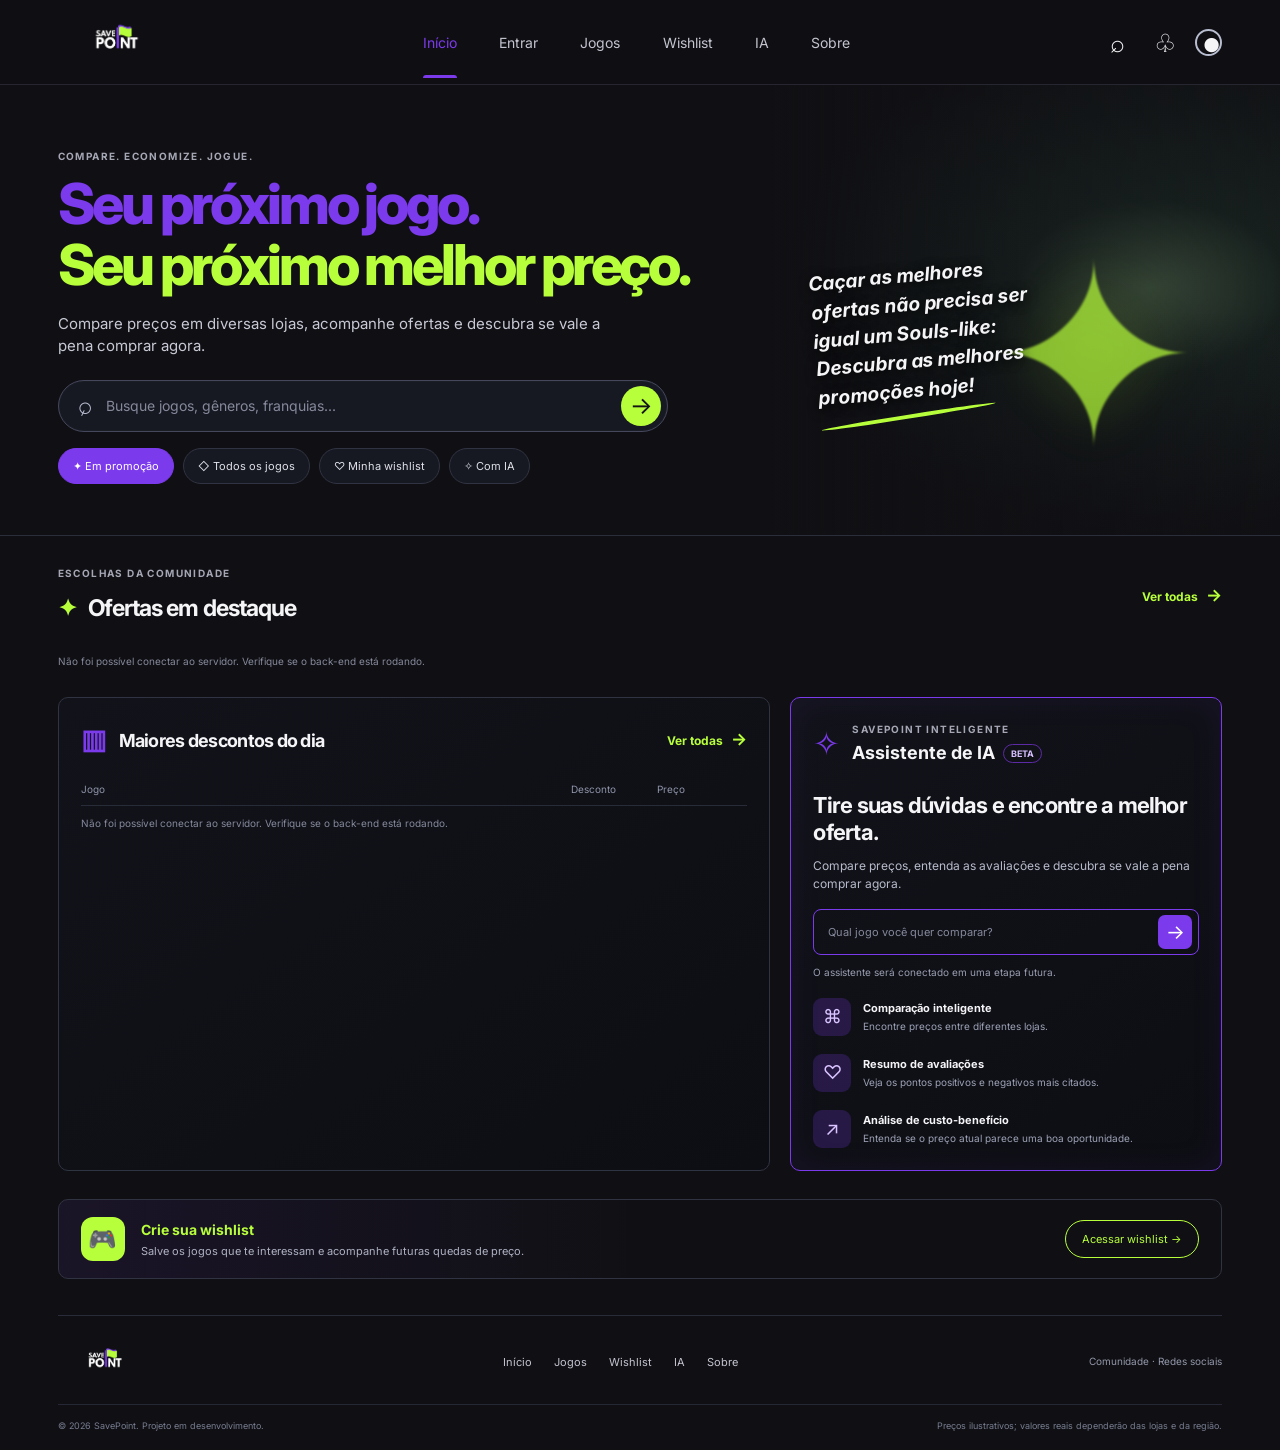
==== SavePoint/src/main/resources/static/index.html @ 71f74b45 "Adicionando o frontend da branch feature/savepoint-frontend, ajustando hierarquia de pastas e libera" ====
<!doctype html>
<html lang="pt-BR">
<head>
  <meta charset="utf-8">
  <meta name="viewport" content="width=device-width, initial-scale=1">
  <meta name="theme-color" content="#101014">
  <meta name="description" content="Compare preços de jogos para PC e encontre sua próxima oferta na SavePoint.">
  <title>SavePoint — Seu próximo jogo. Seu próximo melhor preço.</title>
  <link rel="stylesheet" href="../../../../css/style.css">

  <!-- integrando a api no html-->
  <script src="../../../../js/api.js" defer></script>

  <script src="../../../../js/script.js" defer></script>
</head>
<body>
  <header class="site-header">
    <a class="brand" href="#" aria-label="SavePoint — início">
      <img src="../../../../assets/logo.png" alt="SavePoint" class="brand-logo">
    </a>
    <button class="menu-toggle" aria-expanded="false" aria-controls="main-nav">Menu</button>
    <nav class="main-nav" id="main-nav" aria-label="Navegação principal">
      <a class="active" href="#inicio">Início</a>
      <a href="login.html" id="nav-auth">Entrar</a>
      <a href="#ofertas">Jogos</a>
      <a href="#wishlist">Wishlist</a>
      <a href="#assistente">IA</a>
      <a href="#sobre">Sobre</a>
    </nav>
    <div class="header-actions">
      <button class="icon-button" type="button" aria-label="Focar busca" id="focus-search">⌕</button>
      <button class="icon-button" type="button" aria-label="Notificações">♧</button>
      <button class="icon-button profile-button" type="button" aria-label="Perfil">●</button>
    </div>
         </header>

  <main>
    <section class="hero" id="inicio">
      <div class="hero-content">
        <p class="eyebrow">COMPARE. ECONOMIZE. JOGUE.</p>
        <h1><span class="headline-purple">Seu próximo jogo.</span><br><span class="headline-green">Seu próximo melhor preço.</span></h1>
        <p class="hero-copy">Compare preços em diversas lojas, acompanhe ofertas e descubra se vale a pena comprar agora.</p>
        <form class="search-form" id="search-form" role="search">
          <label class="sr-only" for="game-search">Busque jogos, gêneros ou franquias</label>
          <span class="search-icon" aria-hidden="true">⌕</span>
          <input id="game-search" type="search" placeholder="Busque jogos, gêneros, franquias..." autocomplete="off">
          <button class="search-submit" type="submit" aria-label="Buscar">→</button>
        </form>
        <div class="quick-filters" aria-label="Atalhos">
          <button class="filter-chip selected" data-filter="sale" type="button">✦ Em promoção</button>
          <button class="filter-chip" data-filter="all" type="button">◇ Todos os jogos</button>
          <a class="filter-chip" href="#wishlist">♡ Minha wishlist</a>
          <a class="filter-chip" href="#assistente">✧ Com IA</a>
        </div>
      </div>
      <div class="hero-art" aria-label="Arte decorativa de fantasia">
        <div class="hero-art-overlay"></div>
        <p class="hero-note">Caçar as melhores ofertas não precisa ser igual um <em>Souls-like</em>: Descubra as melhores promoções hoje!</p>
      </div>
    </section>

    <section class="section deals-section" id="ofertas">
      <div class="section-heading">
        <div>
          <p class="section-kicker">ESCOLHAS DA COMUNIDADE</p>
            <h2><span class="lime-symbol">✦</span> Ofertas em destaque</h2>
        </div>
        <a class="text-link" href="#descontos">Ver todas <span aria-hidden="true">→</span></a>
      </div>
      <div class="deal-grid" id="deal-grid" aria-busy="true">
        <div class="game-card skeleton skeleton-card" aria-hidden="true"></div>
        <div class="game-card skeleton skeleton-card" aria-hidden="true"></div>
        <div class="game-card skeleton skeleton-card" aria-hidden="true"></div>
        <div class="game-card skeleton skeleton-card" aria-hidden="true"></div>
      </div>
      <p class="demo-notice" id="deals-notice" aria-live="polite">Carregando jogos...</p>
    </section>

    <section class="content-grid">
      <section class="panel discounts-panel" id="descontos">
        <div class="panel-heading">
          <div><span class="panel-icon purple-icon">▥</span><h2>Maiores descontos do dia</h2></div>
          <a class="text-link" href="#ofertas">Ver todas <span aria-hidden="true">→</span></a>
        </div>
        <div class="discount-table">
          <div class="table-head"><span>Jogo</span><span>Desconto</span><span>Preço</span></div>
          <div id="discount-list" aria-busy="true">
            <div class="skeleton skeleton-row" aria-hidden="true"></div>
            <div class="skeleton skeleton-row" aria-hidden="true"></div>
            <div class="skeleton skeleton-row" aria-hidden="true"></div>
            <div class="skeleton skeleton-row" aria-hidden="true"></div>
          </div>
        </div>
      </section>

      <aside class="panel ai-panel" id="assistente">
        <div class="ai-heading"><span class="ai-sparkle">✧</span><div><p class="section-kicker">SAVEPOINT INTELIGENTE</p><h2>Assistente de IA <span class="beta-badge">BETA</span></h2></div></div>
        <h3>Tire suas dúvidas e encontre a melhor oferta.</h3>
        <p class="ai-copy">Compare preços, entenda as avaliações e descubra se vale a pena comprar agora.</p>
        <form class="ai-form" id="ai-form">
          <label class="sr-only" for="ai-question">Pergunte ao assistente</label>
          <input id="ai-question" type="text" placeholder="Qual jogo você quer comparar?">
          <button type="submit" aria-label="Enviar pergunta">→</button>
        </form>
        <p class="ai-feedback" id="ai-feedback" aria-live="polite">O assistente será conectado em uma etapa futura.</p>
        <div class="ai-feature"><span>⌘</span><div><strong>Comparação inteligente</strong><p>Encontre preços entre diferentes lojas.</p></div></div>
        <div class="ai-feature"><span>♡</span><div><strong>Resumo de avaliações</strong><p>Veja os pontos positivos e negativos mais citados.</p></div></div>
        <div class="ai-feature"><span>↗</span><div><strong>Análise de custo-benefício</strong><p>Entenda se o preço atual parece uma boa oportunidade.</p></div></div>
      </aside>
    </section>



    <section class="wishlist-banner" id="wishlist">
      <div class="wishlist-icon">🎮</div>
      <div><h2>Crie sua wishlist</h2><p>Salve os jogos que te interessam e acompanhe futuras quedas de preço.</p></div>
      <button class="outline-button" id="wishlist-button" type="button">Acessar wishlist <span aria-hidden="true">→</span></button>
    </section>
  </main>





  <footer class="site-footer" id="sobre">
    <div class="footer-main">
    <a class="brand footer-brand" href="#inicio"><img src="../../../../assets/logo.png" alt="SavePoint" class="brand-logo"></a>
    <nav aria-label="Navegação do rodapé"><a href="#inicio">Início</a><a href="#ofertas">Jogos</a><a href="#wishlist">Wishlist</a><a href="#assistente">IA</a><a href="#sobre">Sobre</a></nav>
        <p class="footer-social">Comunidade · Redes sociais</p>
    </div>
    <div class="footer-bottom"><span>© 2026 SavePoint. Projeto em desenvolvimento.</span><span>Preços ilustrativos; valores reais dependerão das lojas e da região.</span></div>
  </footer>
</body>
</html>
---- SavePoint/css/style.css ----
@import url('https://fonts.googleapis.com/css2?family=Inter:wght@400;500;600;700;800&display=swap');

:root {
  --bg: #101014;
  --purple: #7C3AED;
  --lime: #B8FF3B;
  --panel: #242424;
  --white: #F5F5F7;
  --muted: #A5A7B5;
  --line: #2A2D3A;
  --content: 1440px;
}
* { box-sizing: border-box; }

html { scroll-behavior: smooth; }

body { margin: 0; background: var(--bg); color: var(--white); font-family: Inter, Arial, sans-serif; font-size: 14px; line-height: 1.5; }
a { color: inherit; text-decoration: none; }

button, input { font: inherit; }

button, a { -webkit-tap-highlight-color: transparent; }

button { cursor: pointer; }

.site-header { min-height: 76px; padding: 12px clamp(20px, 4.5vw, 68px); display: flex; align-items: center; gap: 36px; border-bottom: 1px solid #252630; background: rgba(16,16,20,.96); position: sticky; top: 0; z-index: 10; }
.brand { display: inline-flex; align-items: center; flex-shrink: 0; }

.brand-logo { display: block; width: 116px; max-height: 60px; object-fit: contain; }
.main-nav { display: flex; align-items: center; justify-content: center; gap: clamp(20px, 3.3vw, 48px); margin: 0 auto; }
.main-nav a, .site-footer nav a { color: #C3C4D0; transition: color .2s ease; }
.main-nav a:hover, .site-footer nav a:hover { color: var(--lime); }
.main-nav a.active { color: var(--purple); position: relative; }

.main-nav a.active::after { content: ""; height: 3px; background: var(--purple); position: absolute; bottom: -25px; left: 0; right: 0; border-radius: 3px 3px 0 0; }
.header-actions { display: flex; gap: 12px; align-items: center; }
.icon-button { width: 36px; height: 36px; display: grid; place-items: center; color: var(--white); background: transparent; border: 0; font-size: 25px; }
.profile-button { font-size: 19px; border: 2px solid #B8BDD0; border-radius: 50%; width: 27px; height: 27px; }
.menu-toggle { display: none; color: var(--white); background: var(--panel); border: 1px solid var(--line); border-radius: 9px; padding: 7px 10px; }
.hero { min-height: 390px; position: relative; overflow: hidden; display: grid; grid-template-columns: 1.2fr .8fr; border-bottom: 1px solid var(--line); }
.hero-content { padding: clamp(35px, 5vw, 70px) 0 clamp(35px, 4vw, 55px) clamp(20px, 4.5vw, 68px); position: relative; z-index: 2; }
.eyebrow, .section-kicker { color: var(--muted); letter-spacing: .14em; font-size: 10px; font-weight: 700; margin: 0 0 10px; }
.hero h1 { font-size: clamp(34px, 4.4vw, 61px); line-height: 1.08; letter-spacing: -.055em; margin: 0; font-weight: 800; }
.headline-purple { color: var(--purple); }
.headline-green { color: var(--lime); }
.hero-copy { color: #C7C9D5; max-width: 560px; font-size: 15px; margin: 17px 0 22px; }
.search-form { max-width: 610px; display: flex; align-items: center; gap: 12px; border: 1px solid #45485D; background: #171922; border-radius: 999px; padding: 5px 6px 5px 18px; min-height: 52px; box-shadow: inset 0 0 0 1px rgba(255,255,255,.015); }
.search-icon { color: #B8BDD0; font-size: 25px; transform: rotate(-20deg); }
.search-form input, .ai-form input { flex: 1; min-width: 0; background: transparent; border: 0; outline: 0; color: var(--white); }
.search-form input::placeholder, .ai-form input::placeholder { color: #85899B; }
.search-submit { width: 40px; height: 40px; border: 0; border-radius: 50%; color: #141414; background: var(--lime); font-size: 24px; transition: transform .2s; }
.search-submit:hover { transform: translateX(2px); }
.quick-filters { display: flex; flex-wrap: wrap; gap: 9px; margin-top: 16px; }
.filter-chip { color: #E0E1E9; background: #171922; border: 1px solid #303342; border-radius: 999px; padding: 9px 14px; font-size: 11px; }
.filter-chip:hover { border-color: var(--purple); }
.filter-chip.selected { background: var(--purple); border-color: var(--purple); color: white; }
.hero-art { min-height: 390px; position: relative; background: radial-gradient(ellipse at 75% 45%, #3B4D3B 0%, #17201E 25%, #101014 70%); }
.hero-art::before { content: ""; position: absolute; inset: 0; background: linear-gradient(90deg, var(--bg) 0%, rgba(16,16,20,.45) 26%, rgba(16,16,20,.05) 100%), linear-gradient(0deg, rgba(16,16,20,.55), transparent 50%); }
.hero-art::after { content: "✦"; position: absolute; right: 16%; top: 18%; color: rgba(184,255,59,.7); font-size: clamp(120px, 20vw, 250px); filter: blur(1px); text-shadow: 0 0 60px rgba(184,255,59,.16); }
.hero-note { position: absolute; z-index: 1; left: 9%; bottom: 22%; max-width: 220px; color: var(--white); font-size: clamp(15px, 1.5vw, 20px); font-style: italic; font-weight: 700; transform: rotate(-5deg); text-shadow: 0 2px 12px #000; }
.hero-note::after { content: ""; display: block; height: 4px; width: 80%; margin-top: 9px; background: var(--lime); transform: rotate(-4deg); border-radius: 50%; }
.section, .content-grid, .wishlist-banner, .site-footer { width: min(calc(100% - 2 * clamp(20px, 4.5vw, 68px)), var(--content)); margin-left: auto; margin-right: auto; }
.deals-section { padding-top: 30px; }
.section-heading, .panel-heading { display: flex; align-items: center; justify-content: space-between; gap: 18px; margin-bottom: 18px; }
.section-heading h2, .panel-heading h2 { margin: 0; font-size: 23px; letter-spacing: -.04em; }
.lime-symbol { color: var(--lime); margin-right: 8px; }
.text-link { color: var(--lime); font-size: 12px; font-weight: 700; white-space: nowrap; }
.text-link span { font-size: 17px; margin-left: 5px; }
.deal-grid { display: grid; grid-template-columns: repeat(4, minmax(0, 1fr)); gap: 16px; }
.game-card { overflow: hidden; border: 1px solid #303342; background: linear-gradient(145deg, #171922, #0E0F14); border-radius: 9px; transition: transform .2s ease, border-color .2s ease; min-width: 0; }
.game-card:hover { transform: translateY(-3px); border-color: var(--purple); }
.game-art { height: 145px; display: flex; align-items: flex-start; justify-content: center; padding: 20px 8px; color: white; text-align: center; font-weight: 800; font-size: 20px; letter-spacing: -.04em; text-shadow: 0 2px 12px #000; position: relative; overflow: hidden; }
.game-art::before { content: ""; position: absolute; inset: 0; opacity: .8; }
.game-art span { position: relative; z-index: 1; }
.art-elden { background: radial-gradient(ellipse at 50% 75%, #BD812B, transparent 28%), linear-gradient(135deg, #082D2B, #020909 65%, #75552B); color: #E9C87C; }
.art-baldur { background: radial-gradient(circle at 35% 35%, #C58D62, transparent 22%), linear-gradient(130deg, #174D65, #252044 52%, #A75A37); }
.art-cyber { background: radial-gradient(circle at 70% 25%, #F2E52E, transparent 25%), linear-gradient(135deg, #F4D81B, #C94A24 50%, #17151D); color: #111; }
.art-reddead { background: radial-gradient(circle at 60% 30%, #F9AB24, transparent 20%), linear-gradient(135deg, #C72B16, #64120F 55%, #F6A522); }
.game-card-body { padding: 12px; }
.game-title-row { display: flex; align-items: center; justify-content: space-between; gap: 8px; }
.game-title-row h3 { font-size: 13px; margin: 0; font-weight: 700; }
.store-label { font-size: 9px; color: #C5C7D5; border: 1px solid #3A3D4D; padding: 2px 6px; border-radius: 4px; }
.game-tags { color: #B0B4C5; font-size: 10px; margin: 7px 0 12px; }
.game-tags span { color: var(--purple); padding: 0 3px; }
.price-row { display: flex; align-items: center; flex-wrap: wrap; gap: 8px; }
.discount { display: inline-block; color: #15180D; background: var(--lime); font-size: 11px; font-weight: 800; padding: 5px 7px; border-radius: 4px; white-space: nowrap; }
.price-row strong { font-size: 13px; }
del { color: #777D91; font-size: 10px; }
.store-name { color: #C0C4D2; font-size: 10px; margin: 10px 0 0; }
.deal-status { color: #A7D95B; float: right; }
.demo-notice { color: #85899B; font-size: 10px; margin: 10px 0 0; }
.content-grid { display: grid; grid-template-columns: minmax(0, 1.65fr) minmax(290px, 1fr); gap: 20px; margin-top: 28px; }
.panel { border: 1px solid #303342; border-radius: 10px; background: linear-gradient(145deg, #12131A, #0D0E13); padding: 22px; min-width: 0; }
.panel-heading { margin-bottom: 14px; }
.panel-heading > div { display: flex; align-items: center; gap: 12px; }
.panel-heading h2 { font-size: 18px; }
.panel-icon { font-size: 27px; font-weight: 800; }
.purple-icon { color: var(--purple); }
.discount-table { width: 100%; }
.table-head { display: grid; grid-template-columns: minmax(0, 1fr) 76px 90px; gap: 10px; color: #8F94A9; font-size: 10px; border-bottom: 1px solid #282B38; padding: 8px 0; }
.discount-row { display: grid; grid-template-columns: 54px minmax(0, 1fr) 64px 90px; gap: 10px; align-items: center; border-bottom: 1px solid #252834; padding: 10px 0; }
.discount-row:last-child { border-bottom: 0; padding-bottom: 0; }
.mini-cover { width: 54px; height: 52px; border-radius: 6px; display: grid; place-items: center; font-weight: 800; font-size: 19px; color: white; text-shadow: 0 1px 8px #000; }
.mini-hogwarts { background: linear-gradient(140deg, #B7A36B, #172F3B 55%, #101014); }
.mini-racing { background: linear-gradient(140deg, #F2D02F, #C83A26 45%, #152A43); }
.mini-witcher { background: linear-gradient(140deg, #D6D1C0, #687B76 45%, #1A1B22); }
.mini-spider { background: linear-gradient(140deg, #E52B2D, #95151B 55%, #171922); }
.row-game { min-width: 0; }
.row-game strong, .row-price strong { display: block; font-size: 11px; font-weight: 600; }
.row-game small, .row-price del { display: block; color: #8F94A9; font-size: 9px; margin-top: 3px; }
.row-price { white-space: nowrap; }
.ai-panel { border-color: var(--purple); box-shadow: inset 0 0 35px rgba(124,58,237,.07); }
.ai-heading { display: flex; gap: 12px; align-items: center; }
.ai-sparkle { color: var(--purple); font-size: 32px; }
.ai-heading .section-kicker { margin-bottom: 2px; }
.ai-heading h2 { margin: 0; font-size: 18px; }
.beta-badge { font-size: 9px; color: #D6BFFF; border: 1px solid #5C2AA5; border-radius: 99px; padding: 3px 7px; vertical-align: middle; margin-left: 4px; }
.ai-panel > h3 { font-size: 22px; line-height: 1.25; margin: 24px 0 10px; letter-spacing: -.035em; }
.ai-copy { color: #B8BBCB; font-size: 12px; margin: 0 0 16px; }
.ai-form { display: flex; align-items: center; gap: 8px; border: 1px solid var(--purple); padding: 5px 6px 5px 12px; border-radius: 8px; }
.ai-form input { font-size: 11px; }
.ai-form button { width: 34px; height: 34px; border: 0; background: var(--purple); color: white; border-radius: 7px; font-size: 20px; }
.ai-feedback { color: #9A9EB0; font-size: 10px; min-height: 15px; }
.ai-feature { display: flex; align-items: center; gap: 12px; margin-top: 18px; }
.ai-feature > span { flex: 0 0 38px; height: 38px; display: grid; place-items: center; border-radius: 9px; color: #D9C4FF; background: rgba(124,58,237,.22); font-size: 19px; }
.ai-feature strong { display: block; font-size: 11px; }
.ai-feature p { margin: 3px 0 0; color: #9DA2B6; font-size: 10px; }
.wishlist-banner { margin-top: 28px; margin-bottom: 36px; border: 1px solid #303342; border-radius: 10px; background: linear-gradient(90deg, rgba(124,58,237,.09), transparent 50%); display: flex; align-items: center; gap: 16px; padding: 17px 22px; }
.wishlist-icon { width: 44px; height: 44px; display: grid; place-items: center; border-radius: 12px; background: var(--lime); color: #111; font-size: 23px; }
.wishlist-banner h2 { color: var(--lime); font-size: 14px; margin: 0 0 3px; }
.wishlist-banner p { color: #AEB2C3; font-size: 11px; margin: 0; }
.outline-button { margin-left: auto; background: transparent; color: var(--lime); border: 1px solid var(--lime); border-radius: 999px; padding: 10px 16px; font-size: 11px; white-space: nowrap; }
.outline-button:hover { color: var(--bg); background: var(--lime); }
.site-footer { border-top: 1px solid #282B38; padding: 22px 0 18px; }
.footer-main { display: flex; align-items: center; gap: 24px; justify-content: space-between; padding-bottom: 18px; }
.footer-brand .brand-logo { width: 94px; max-height: 48px; }
.site-footer nav { display: flex; flex-wrap: wrap; gap: 22px; font-size: 11px; }
.footer-social { color: #9297AA; font-size: 10px; }
.footer-bottom { display: flex; justify-content: space-between; gap: 20px; border-top: 1px solid #252834; padding-top: 14px; color: #777D91; font-size: 9px; }
.sr-only { position: absolute; width: 1px; height: 1px; padding: 0; margin: -1px; overflow: hidden; clip: rect(0,0,0,0); white-space: nowrap; border: 0; }




@media (min-width: 1500px) {
  .hero-content { padding-left: max(68px, calc((100vw - var(--content))/2)); }
}
@media (max-width: 1050px) {
  .site-header { gap: 20px; }
  .brand-logo { width: 96px; }
  .main-nav { gap: 18px; }
  .hero { grid-template-columns: 1.1fr .7fr; }
  .hero-art { min-height: 360px; }
  .deal-grid { grid-template-columns: repeat(2, minmax(0, 1fr)); }
  .game-art { height: 170px; }
  .content-grid { grid-template-columns: 1fr; }
  .ai-panel { display: grid; grid-template-columns: 1fr 1fr; column-gap: 24px; }
  .ai-heading, .ai-panel > h3, .ai-copy, .ai-form, .ai-feedback { grid-column: 1 / -1; }
  .ai-feature { margin-top: 12px; }
}
@media (max-width: 700px) {
  .site-header { min-height: 66px; padding: 10px 18px; flex-wrap: wrap; gap: 12px; }
  .brand-logo { width: 88px; max-height: 45px; }
  .menu-toggle { display: block; margin-left: auto; }
  .header-actions { gap: 3px; }
  .icon-button { width: 30px; font-size: 21px; }
  .main-nav { display: none; order: 5; width: 100%; justify-content: flex-start; flex-wrap: wrap; padding: 8px 0 4px; gap: 18px; }
  .main-nav.open { display: flex; }
  .main-nav a.active::after { bottom: -7px; }
  .hero { display: block; }
  .hero-content { padding: 36px 20px 28px; }
  .hero h1 { font-size: clamp(34px, 9vw, 48px); }
  .hero-copy { font-size: 13px; }
  .hero-art { min-height: 155px; }
  .hero-art::before { background: linear-gradient(90deg, rgba(16,16,20,.5), rgba(16,16,20,.1)), linear-gradient(0deg, var(--bg), transparent 55%); }
  .hero-art::after { font-size: 125px; right: 5%; top: -12%; }
  .hero-note { left: 7%; bottom: 15%; font-size: 14px; max-width: 260px; }
  .section, .content-grid, .wishlist-banner, .site-footer { width: calc(100% - 36px); }
  .deals-section { padding-top: 24px; }
  .section-heading h2 { font-size: 20px; }
  .deal-grid { grid-template-columns: 1fr 1fr; gap: 10px; }
  .game-art { height: 112px; font-size: 15px; padding-top: 14px; }
  .game-card-body { padding: 9px; }
  .game-title-row h3 { font-size: 11px; }
  .game-tags { font-size: 9px; }
  .price-row { gap: 5px; }
  .price-row strong { font-size: 11px; }
  .price-row del { display: none; }
  .store-name { font-size: 9px; }
  .deal-status { display: none; }
  .content-grid { margin-top: 22px; gap: 14px; }
  .panel { padding: 15px 12px; }
  .panel-heading h2 { font-size: 15px; }
  .panel-heading { gap: 8px; }
  .panel-heading .text-link { font-size: 10px; }
  .discount-row { grid-template-columns: 42px minmax(0, 1fr) 52px; gap: 8px; }
  .mini-cover { width: 42px; height: 45px; }
  .discount-row > .discount { grid-column: 3; grid-row: 1; justify-self: end; font-size: 9px; padding: 4px; }
  .row-price { grid-column: 2 / 4; display: flex; gap: 7px; align-items: baseline; }
  .row-price strong, .row-game strong { font-size: 10px; }
  .row-price del { font-size: 9px; }
  .row-game small { font-size: 8px; }
  .table-head { grid-template-columns: minmax(0, 1fr) 60px; }
  .table-head span:nth-child(2) { display: none; }
  .table-head span:nth-child(3) { text-align: right; }
  .ai-panel { display: block; }
  .ai-panel > h3 { font-size: 20px; margin-top: 18px; }
  .ai-feature { margin-top: 15px; }
  .wishlist-banner { align-items: flex-start; flex-wrap: wrap; padding: 15px; gap: 11px; }
  .wishlist-banner > div:nth-child(2) { flex: 1; min-width: 180px; }
  .wishlist-banner p { line-height: 1.4; }
  .outline-button { margin-left: 55px; }
  .footer-main { align-items: flex-start; flex-wrap: wrap; }
  .site-footer nav { order: 3; width: 100%; gap: 16px; }
  .footer-social { margin-left: auto; }
  .footer-bottom { flex-direction: column; gap: 6px; }
}
@media (max-width: 380px) {
  .header-actions .icon-button:first-child { display: none; }
  .deal-grid { grid-template-columns: 1fr; }
  .game-art { height: 150px; }
  .quick-filters { gap: 6px; }
  .filter-chip { padding: 8px 10px; font-size: 10px; }
}



/* SAVEPOINT (AUTENTICAÇÃO)*/

.auth-page {
    min-height: 100vh;
    display: flex;
    flex-direction: column;
    background:
        radial-gradient(
            ellipse at 50% 35%,
            rgba(124, 58, 237, 0.10),
            transparent 55%
        ),
        var(--bg, #101014);
}

/* Cabeçalho */

.auth-header {
    width: 100%;
    padding-inline: clamp(20px, 5vw, 72px);
}

.auth-header .brand-logo {
    width: 88px;
    height: auto;
}

.auth-back-link {
    color: #A5A7B5;
    font-size: 0.9rem;
    transition: color 0.2s ease;
}

.auth-back-link:hover {
    color: var(--lime, #B8FF3B);
}

/* principal */

.auth-main {
    flex: 1;
    display: flex;
    flex-direction: column;
    align-items: center;
    justify-content: center;
    padding: 40px 20px 24px;
}

/* Cartão */

.auth-card {
    width: 100%;
    max-width: 440px;
    padding: 36px;
    background: rgba(36, 36, 36, 0.92);
    border: 1px solid #343440;
    border-radius: 20px;
    box-shadow: 0 24px 80px rgba(0, 0, 0, 0.28);
}

/* Logo centralizada */

.auth-logo {
    display: flex;
    justify-content: center;
    margin-bottom: 20px;
}

.auth-logo img {
    display: block;
    width: 112px;
    height: auto;
}

/* Títulos */

.auth-eyebrow {
    margin: 0 0 10px;
    color: var(--lime, #B8FF3B);
    font-size: 0.72rem;
    font-weight: 700;
    letter-spacing: 0.12em;
    text-align: center;
}

.auth-card h1 {
    margin: 0;
    color: var(--white, #F5F5F7);
    font-size: clamp(1.7rem, 5vw, 2rem);
    line-height: 1.2;
    text-align: center;
}

.auth-description {
    margin: 12px 0 26px;
    color: #A5A7B5;
    font-size: 0.92rem;
    line-height: 1.6;
    text-align: center;
}

/* Abas */

.auth-tabs {
    display: grid;
    grid-template-columns: repeat(2, minmax(0, 1fr));
    gap: 6px;
    padding: 5px;
    margin-bottom: 26px;
    background: #17171E;
    border: 1px solid #30303B;
    border-radius: 12px;
}

.auth-tab {
    padding: 11px 12px;
    color: #A5A7B5;
    background: transparent;
    border: 0;
    border-radius: 8px;
    font: inherit;
    font-size: 0.9rem;
    font-weight: 600;
    cursor: pointer;
    transition:
        background 0.2s ease,
        color 0.2s ease;
}

.auth-tab:hover {
    color: var(--white, #F5F5F7);
}

.auth-tab.active {
    color: var(--white, #F5F5F7);
    background: var(--purple, #7C3AED);
}

/* Formulários */

.auth-form {
    display: flex;
    flex-direction: column;
    gap: 18px;
}

.auth-form[hidden],
.auth-feedback[hidden] {
    display: none;
}

.auth-field {
    display: flex;
    flex-direction: column;
    gap: 8px;
}

.auth-field label {
    color: var(--white, #F5F5F7);
    font-size: 0.88rem;
    font-weight: 600;
}

.auth-field input {
    width: 100%;
    min-height: 48px;
    padding: 12px 14px;
    color: var(--white, #F5F5F7);
    background: #17171E;
    border: 1px solid #393947;
    border-radius: 10px;
    outline: none;
    font: inherit;
    font-size: 0.9rem;
    transition:
        border-color 0.2s ease,
        box-shadow 0.2s ease;
}

.auth-field input::placeholder {
    color: #77798A;
}

.auth-field input:focus {
    border-color: var(--purple, #7C3AED);
    box-shadow: 0 0 0 3px rgba(124, 58, 237, 0.18);
}

.auth-field input:invalid:not(:placeholder-shown) {
    border-color: #E06C75;
}

.auth-field small {
    color: #9294A3;
    font-size: 0.76rem;
    line-height: 1.5;
}

/* Botão principal */

.auth-submit {
    display: flex;
    justify-content: center;
    align-items: center;
    gap: 10px;
    min-height: 50px;
    padding: 13px 18px;
    margin-top: 4px;
    color: #101014;
    background: var(--lime, #B8FF3B);
    border: none;
    border-radius: 10px;
    font: inherit;
    font-weight: 750;
    cursor: pointer;
    transition:
        transform 0.2s ease,
        filter 0.2s ease;
}

.auth-submit:hover {
    filter: brightness(1.06);
    transform: translateY(-1px);
}

.auth-submit:active {
    transform: translateY(0);
}

/* Links entre login e cadastro */

.auth-switch {
    margin: 0;
    color: #A5A7B5;
    font-size: 0.85rem;
    text-align: center;
    line-height: 1.7;
}

.auth-switch button {
    padding: 0;
    color: var(--lime, #B8FF3B);
    background: none;
    border: none;
    font: inherit;
    font-weight: 650;
    cursor: pointer;
}

.auth-switch button:hover {
    text-decoration: underline;
}

/* Mensagens */

.auth-feedback {
    margin: 18px 0 0;
    padding: 12px;
    color: var(--white, #F5F5F7);
    background: #17171E;
    border: 1px solid #393947;
    border-radius: 10px;
    font-size: 0.85rem;
    line-height: 1.6;
}

.auth-feedback.error {
    border-color: #E06C75;
}

.auth-feedback.success {
    border-color: var(--lime, #B8FF3B);
}

/* Aviso inferior */

.auth-terms {
    margin: 24px 0 0;
    color: #858796;
    font-size: 0.74rem;
    line-height: 1.7;
    text-align: center;
}

.auth-footer {
    margin: 24px 0 0;
    color: #77798A;
    font-size: 0.75rem;
    text-align: center;
}

/* Acessibilidade */

.auth-page button:focus-visible,
.auth-page a:focus-visible {
    outline: 2px solid var(--lime, #B8FF3B);
    outline-offset: 4px;
}

/* Para Dispositivos móveis */

@media (max-width: 480px) {
    .auth-header {
        padding: 16px 20px;
    }

    .auth-header .brand-logo {
        width: 76px;
    }

    .auth-back-link {
        font-size: 0.8rem;
    }

    .auth-main {
        padding: 24px 16px;
    }

    .auth-card {
        padding: 26px 20px;
        border-radius: 16px;
    }

    .auth-footer {
        max-width: 300px;
        line-height: 1.6;
    }
}

/* integração com o back-end */

.game-art img { position: absolute; inset: 0; width: 100%; height: 100%; object-fit: cover; }
.art-generica { background: radial-gradient(circle at 70% 30%, var(--lime), transparent 22%), linear-gradient(135deg, #1D1F2B, #0E0F14 55%, var(--purple)); }
.mini-generica { background: linear-gradient(140deg, var(--purple), #171922 70%); }

.skeleton { background: linear-gradient(90deg, #171922 25%, #23263A 50%, #171922 75%); background-size: 200% 100%; animation: skeleton-shimmer 1.2s ease-in-out infinite; }
.skeleton-card { height: 260px; }
.skeleton-row { height: 52px; border-radius: 6px; margin: 10px 0; }
@keyframes skeleton-shimmer { from { background-position: 200% 0; } to { background-position: -200% 0; } }
@media (prefers-reduced-motion: reduce) { .skeleton { animation: none; } }

.auth-submit:disabled { opacity: .6; cursor: progress; transform: none; }
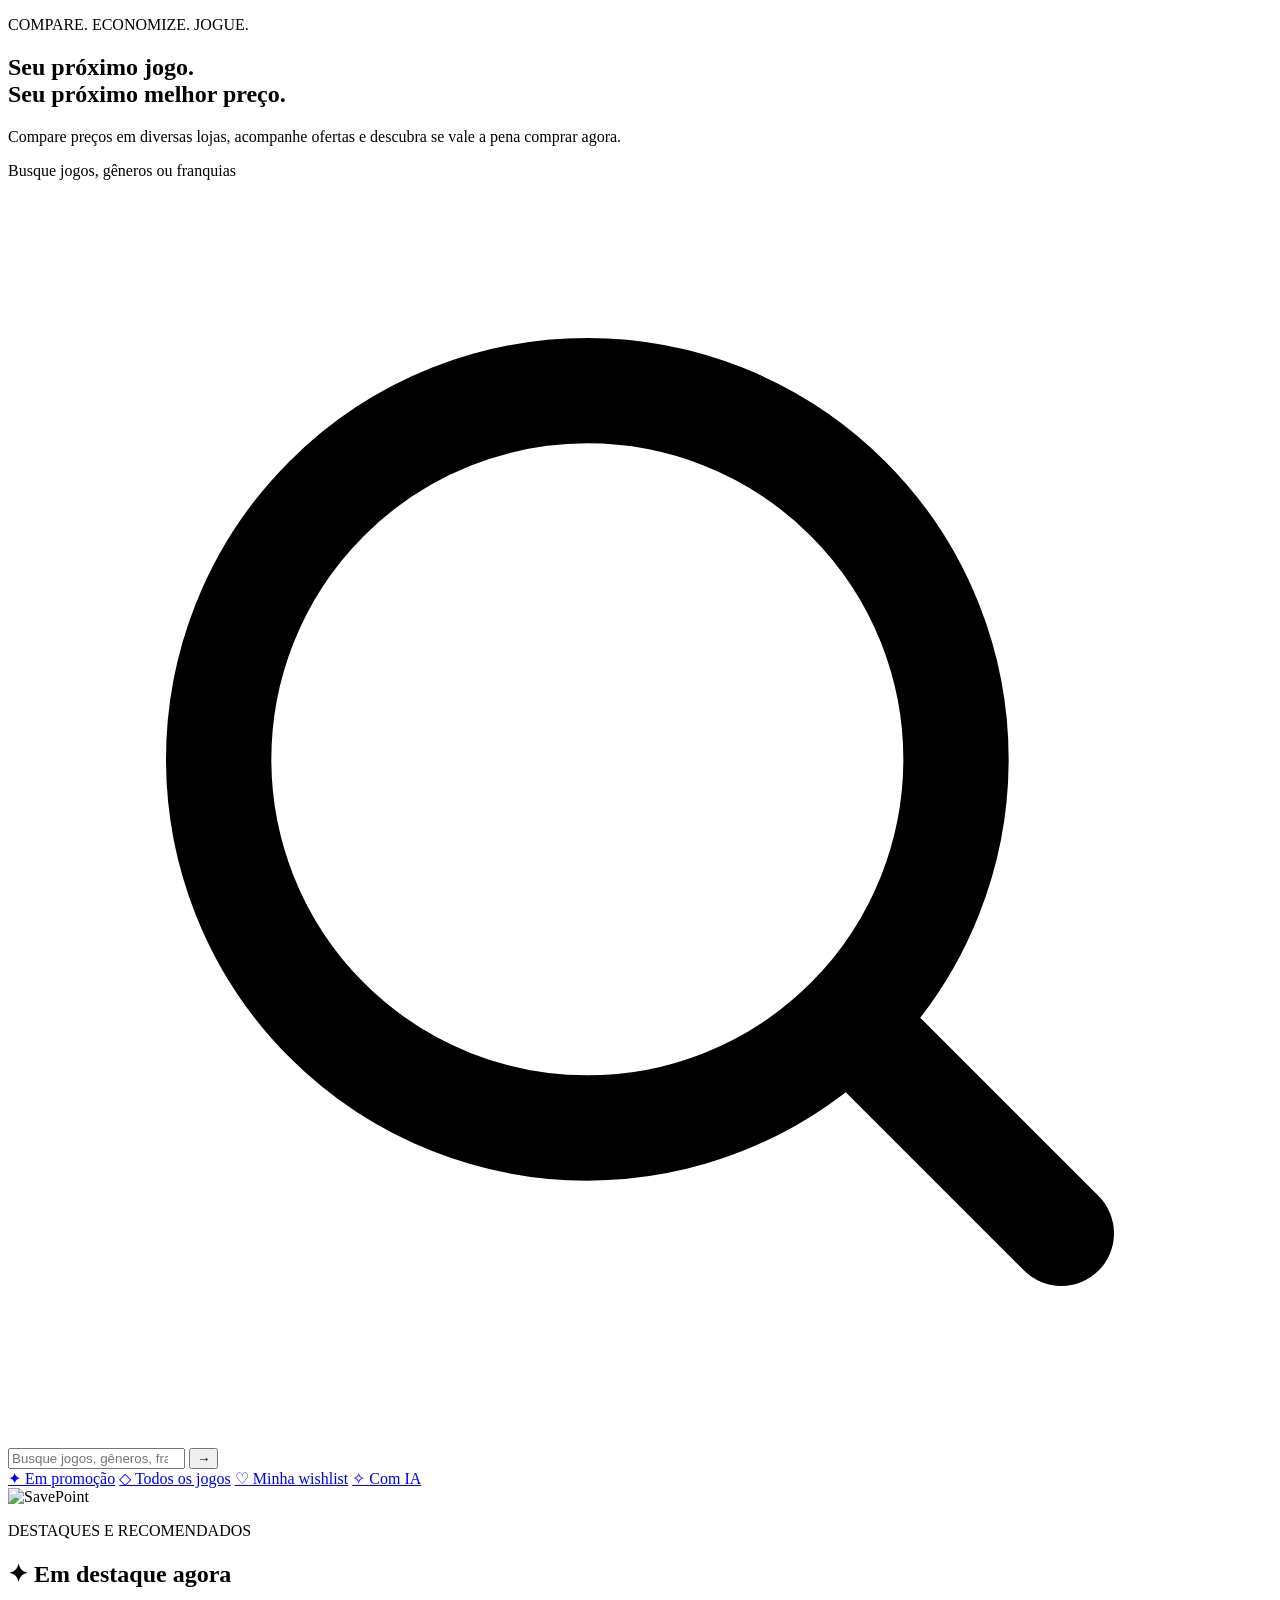
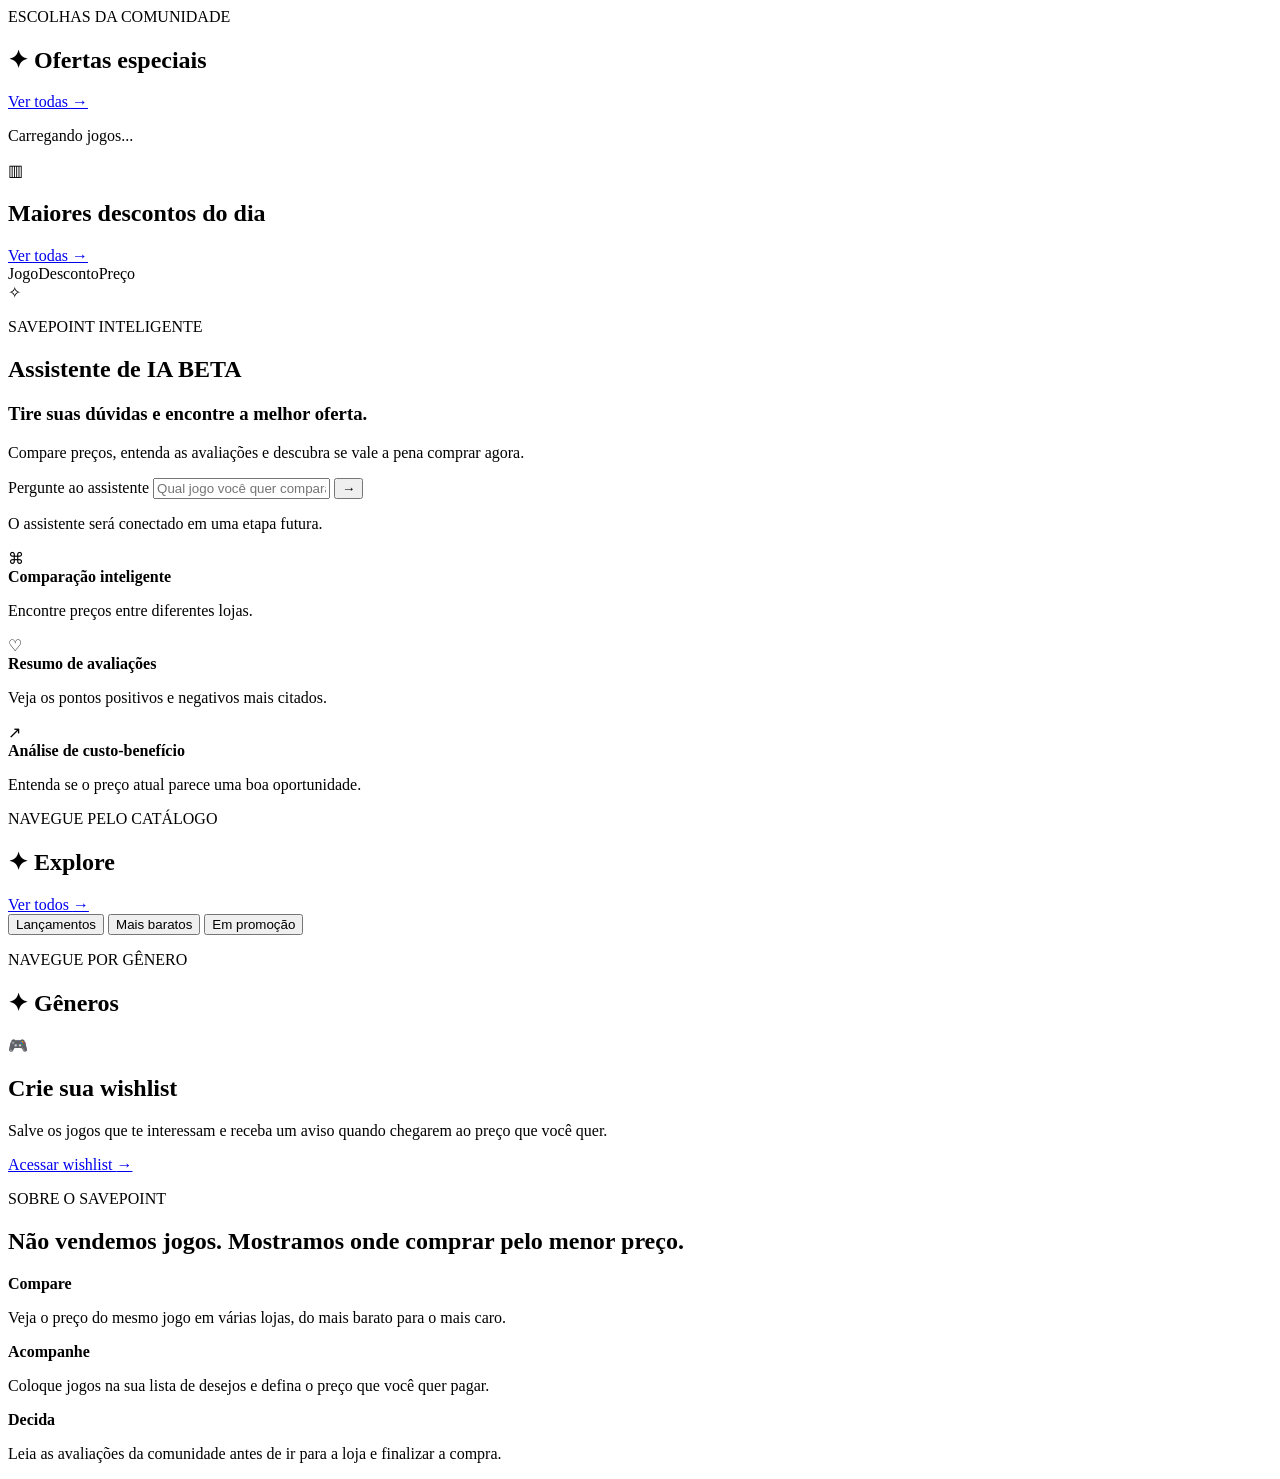
==== commit 3377b4ba: "front end completo" ====
--- a/SavePoint/src/main/resources/static/index.html
+++ b/SavePoint/src/main/resources/static/index.html
@@ -6,33 +6,15 @@
   <meta name="theme-color" content="#101014">
   <meta name="description" content="Compare preços de jogos para PC e encontre sua próxima oferta na SavePoint.">
   <title>SavePoint — Seu próximo jogo. Seu próximo melhor preço.</title>
-  <link rel="stylesheet" href="../../../../css/style.css">
-
-  <!-- integrando a api no html-->
-  <script src="../../../../js/api.js" defer></script>
-
-  <script src="../../../../js/script.js" defer></script>
+  <link rel="icon" type="image/png" href="/assets/favicon.png">
+  <link rel="stylesheet" href="/css/style.css">
+  <script src="/js/config.js" defer></script>
+  <script src="/js/api.js" defer></script>
+  <script src="/js/ui.js" defer></script>
+  <script src="/js/home.js" defer></script>
 </head>
-<body>
-  <header class="site-header">
-    <a class="brand" href="#" aria-label="SavePoint — início">
-      <img src="../../../../assets/logo.png" alt="SavePoint" class="brand-logo">
-    </a>
-    <button class="menu-toggle" aria-expanded="false" aria-controls="main-nav">Menu</button>
-    <nav class="main-nav" id="main-nav" aria-label="Navegação principal">
-      <a class="active" href="#inicio">Início</a>
-      <a href="login.html" id="nav-auth">Entrar</a>
-      <a href="#ofertas">Jogos</a>
-      <a href="#wishlist">Wishlist</a>
-      <a href="#assistente">IA</a>
-      <a href="#sobre">Sobre</a>
-    </nav>
-    <div class="header-actions">
-      <button class="icon-button" type="button" aria-label="Focar busca" id="focus-search">⌕</button>
-      <button class="icon-button" type="button" aria-label="Notificações">♧</button>
-      <button class="icon-button profile-button" type="button" aria-label="Perfil">●</button>
-    </div>
-         </header>
+<body data-pagina="inicio">
+  <div id="cabecalho"></div>
 
   <main>
     <section class="hero" id="inicio">
@@ -40,61 +22,62 @@
         <p class="eyebrow">COMPARE. ECONOMIZE. JOGUE.</p>
         <h1><span class="headline-purple">Seu próximo jogo.</span><br><span class="headline-green">Seu próximo melhor preço.</span></h1>
         <p class="hero-copy">Compare preços em diversas lojas, acompanhe ofertas e descubra se vale a pena comprar agora.</p>
-        <form class="search-form" id="search-form" role="search">
-          <label class="sr-only" for="game-search">Busque jogos, gêneros ou franquias</label>
-          <span class="search-icon" aria-hidden="true">⌕</span>
-          <input id="game-search" type="search" placeholder="Busque jogos, gêneros, franquias..." autocomplete="off">
+        <form class="search-form" action="jogos.html" method="get" role="search">
+          <label class="sr-only" for="busca-hero">Busque jogos, gêneros ou franquias</label>
+          <span class="search-icon" aria-hidden="true"><svg viewBox="0 0 24 24"><circle cx="11" cy="11" r="7" fill="none" stroke="currentColor" stroke-width="2"/><path d="m20 20-3.6-3.6" stroke="currentColor" stroke-width="2" stroke-linecap="round"/></svg></span>
+          <input id="busca-hero" name="q" type="search" placeholder="Busque jogos, gêneros, franquias..." autocomplete="off">
           <button class="search-submit" type="submit" aria-label="Buscar">→</button>
         </form>
         <div class="quick-filters" aria-label="Atalhos">
-          <button class="filter-chip selected" data-filter="sale" type="button">✦ Em promoção</button>
-          <button class="filter-chip" data-filter="all" type="button">◇ Todos os jogos</button>
-          <a class="filter-chip" href="#wishlist">♡ Minha wishlist</a>
+          <a class="filter-chip" href="jogos.html?promo=1&ordem=desconto">✦ Em promoção</a>
+          <a class="filter-chip" href="jogos.html">◇ Todos os jogos</a>
+          <a class="filter-chip" href="wishlist.html" data-protegido="wishlist">♡ Minha wishlist</a>
           <a class="filter-chip" href="#assistente">✧ Com IA</a>
         </div>
       </div>
-      <div class="hero-art" aria-label="Arte decorativa de fantasia">
-        <div class="hero-art-overlay"></div>
-        <p class="hero-note">Caçar as melhores ofertas não precisa ser igual um <em>Souls-like</em>: Descubra as melhores promoções hoje!</p>
+      <div class="hero-art">
+        <img class="hero-logo" src="/assets/logo-recortada.png" alt="SavePoint">
       </div>
     </section>
 
-    <section class="section deals-section" id="ofertas">
+    <section class="section" id="destaques" aria-labelledby="titulo-destaques">
+      <div class="section-heading">
+        <div>
+          <p class="section-kicker">DESTAQUES E RECOMENDADOS</p>
+          <h2 id="titulo-destaques"><span class="lime-symbol">✦</span> Em destaque agora</h2>
+        </div>
+      </div>
+      <div class="carrossel" id="carrossel" aria-roledescription="carrossel">
+        <div class="skeleton skeleton-destaque" aria-hidden="true"></div>
+      </div>
+    </section>
+
+    <section class="section" id="ofertas" aria-labelledby="titulo-ofertas">
       <div class="section-heading">
         <div>
           <p class="section-kicker">ESCOLHAS DA COMUNIDADE</p>
-            <h2><span class="lime-symbol">✦</span> Ofertas em destaque</h2>
+          <h2 id="titulo-ofertas"><span class="lime-symbol">✦</span> Ofertas especiais</h2>
         </div>
-        <a class="text-link" href="#descontos">Ver todas <span aria-hidden="true">→</span></a>
+        <a class="text-link" href="jogos.html?promo=1&ordem=desconto">Ver todas <span aria-hidden="true">→</span></a>
       </div>
-      <div class="deal-grid" id="deal-grid" aria-busy="true">
-        <div class="game-card skeleton skeleton-card" aria-hidden="true"></div>
-        <div class="game-card skeleton skeleton-card" aria-hidden="true"></div>
-        <div class="game-card skeleton skeleton-card" aria-hidden="true"></div>
-        <div class="game-card skeleton skeleton-card" aria-hidden="true"></div>
-      </div>
-      <p class="demo-notice" id="deals-notice" aria-live="polite">Carregando jogos...</p>
+      <div class="deal-grid" id="grade-ofertas" aria-busy="true"></div>
+      <p class="demo-notice" id="aviso-ofertas" aria-live="polite">Carregando jogos...</p>
     </section>
 
     <section class="content-grid">
-      <section class="panel discounts-panel" id="descontos">
+      <section class="panel discounts-panel" id="descontos" aria-labelledby="titulo-descontos">
         <div class="panel-heading">
-          <div><span class="panel-icon purple-icon">▥</span><h2>Maiores descontos do dia</h2></div>
-          <a class="text-link" href="#ofertas">Ver todas <span aria-hidden="true">→</span></a>
+          <div><span class="panel-icon purple-icon" aria-hidden="true">▥</span><h2 id="titulo-descontos">Maiores descontos do dia</h2></div>
+          <a class="text-link" href="jogos.html?promo=1&ordem=desconto">Ver todas <span aria-hidden="true">→</span></a>
         </div>
         <div class="discount-table">
           <div class="table-head"><span>Jogo</span><span>Desconto</span><span>Preço</span></div>
-          <div id="discount-list" aria-busy="true">
-            <div class="skeleton skeleton-row" aria-hidden="true"></div>
-            <div class="skeleton skeleton-row" aria-hidden="true"></div>
-            <div class="skeleton skeleton-row" aria-hidden="true"></div>
-            <div class="skeleton skeleton-row" aria-hidden="true"></div>
-          </div>
+          <div id="lista-descontos" aria-busy="true"></div>
         </div>
       </section>
 
       <aside class="panel ai-panel" id="assistente">
-        <div class="ai-heading"><span class="ai-sparkle">✧</span><div><p class="section-kicker">SAVEPOINT INTELIGENTE</p><h2>Assistente de IA <span class="beta-badge">BETA</span></h2></div></div>
+        <div class="ai-heading"><span class="ai-sparkle" aria-hidden="true">✧</span><div><p class="section-kicker">SAVEPOINT INTELIGENTE</p><h2>Assistente de IA <span class="beta-badge">BETA</span></h2></div></div>
         <h3>Tire suas dúvidas e encontre a melhor oferta.</h3>
         <p class="ai-copy">Compare preços, entenda as avaliações e descubra se vale a pena comprar agora.</p>
         <form class="ai-form" id="ai-form">
@@ -103,32 +86,55 @@
           <button type="submit" aria-label="Enviar pergunta">→</button>
         </form>
         <p class="ai-feedback" id="ai-feedback" aria-live="polite">O assistente será conectado em uma etapa futura.</p>
-        <div class="ai-feature"><span>⌘</span><div><strong>Comparação inteligente</strong><p>Encontre preços entre diferentes lojas.</p></div></div>
-        <div class="ai-feature"><span>♡</span><div><strong>Resumo de avaliações</strong><p>Veja os pontos positivos e negativos mais citados.</p></div></div>
-        <div class="ai-feature"><span>↗</span><div><strong>Análise de custo-benefício</strong><p>Entenda se o preço atual parece uma boa oportunidade.</p></div></div>
+        <div class="ai-feature"><span aria-hidden="true">⌘</span><div><strong>Comparação inteligente</strong><p>Encontre preços entre diferentes lojas.</p></div></div>
+        <div class="ai-feature"><span aria-hidden="true">♡</span><div><strong>Resumo de avaliações</strong><p>Veja os pontos positivos e negativos mais citados.</p></div></div>
+        <div class="ai-feature"><span aria-hidden="true">↗</span><div><strong>Análise de custo-benefício</strong><p>Entenda se o preço atual parece uma boa oportunidade.</p></div></div>
       </aside>
     </section>
 
+    <section class="section" id="explorar" aria-labelledby="titulo-explorar">
+      <div class="section-heading">
+        <div>
+          <p class="section-kicker">NAVEGUE PELO CATÁLOGO</p>
+          <h2 id="titulo-explorar"><span class="lime-symbol">✦</span> Explore</h2>
+        </div>
+        <a class="text-link" id="link-explorar" href="jogos.html?ordem=lancamento">Ver todos <span aria-hidden="true">→</span></a>
+      </div>
+      <div class="abas" role="tablist" aria-label="Listas do catálogo">
+        <button class="aba ativa" type="button" role="tab" aria-selected="true" data-lista="lancamento">Lançamentos</button>
+        <button class="aba" type="button" role="tab" aria-selected="false" data-lista="preco">Mais baratos</button>
+        <button class="aba" type="button" role="tab" aria-selected="false" data-lista="desconto">Em promoção</button>
+      </div>
+      <div class="lista-linhas" id="lista-explorar" role="tabpanel" aria-busy="true"></div>
+    </section>
 
+    <section class="section" id="generos" aria-labelledby="titulo-generos">
+      <div class="section-heading">
+        <div>
+          <p class="section-kicker">NAVEGUE POR GÊNERO</p>
+          <h2 id="titulo-generos"><span class="lime-symbol">✦</span> Gêneros</h2>
+        </div>
+      </div>
+      <div class="chips-generos" id="chips-generos"></div>
+    </section>
 
     <section class="wishlist-banner" id="wishlist">
-      <div class="wishlist-icon">🎮</div>
-      <div><h2>Crie sua wishlist</h2><p>Salve os jogos que te interessam e acompanhe futuras quedas de preço.</p></div>
-      <button class="outline-button" id="wishlist-button" type="button">Acessar wishlist <span aria-hidden="true">→</span></button>
+      <div class="wishlist-icon" aria-hidden="true">🎮</div>
+      <div><h2>Crie sua wishlist</h2><p>Salve os jogos que te interessam e receba um aviso quando chegarem ao preço que você quer.</p></div>
+      <a class="outline-button" href="wishlist.html" data-protegido="wishlist">Acessar wishlist <span aria-hidden="true">→</span></a>
+    </section>
+
+    <section class="section sobre" id="sobre" aria-labelledby="titulo-sobre">
+      <p class="section-kicker">SOBRE O SAVEPOINT</p>
+      <h2 id="titulo-sobre">Não vendemos jogos. Mostramos onde comprar pelo menor preço.</h2>
+      <div class="sobre-grade">
+        <div><strong>Compare</strong><p>Veja o preço do mesmo jogo em várias lojas, do mais barato para o mais caro.</p></div>
+        <div><strong>Acompanhe</strong><p>Coloque jogos na sua lista de desejos e defina o preço que você quer pagar.</p></div>
+        <div><strong>Decida</strong><p>Leia as avaliações da comunidade antes de ir para a loja e finalizar a compra.</p></div>
+      </div>
     </section>
   </main>
 
-
-
-
-
-  <footer class="site-footer" id="sobre">
-    <div class="footer-main">
-    <a class="brand footer-brand" href="#inicio"><img src="../../../../assets/logo.png" alt="SavePoint" class="brand-logo"></a>
-    <nav aria-label="Navegação do rodapé"><a href="#inicio">Início</a><a href="#ofertas">Jogos</a><a href="#wishlist">Wishlist</a><a href="#assistente">IA</a><a href="#sobre">Sobre</a></nav>
-        <p class="footer-social">Comunidade · Redes sociais</p>
-    </div>
-    <div class="footer-bottom"><span>© 2026 SavePoint. Projeto em desenvolvimento.</span><span>Preços ilustrativos; valores reais dependerão das lojas e da região.</span></div>
-  </footer>
+  <div id="rodape"></div>
 </body>
 </html>
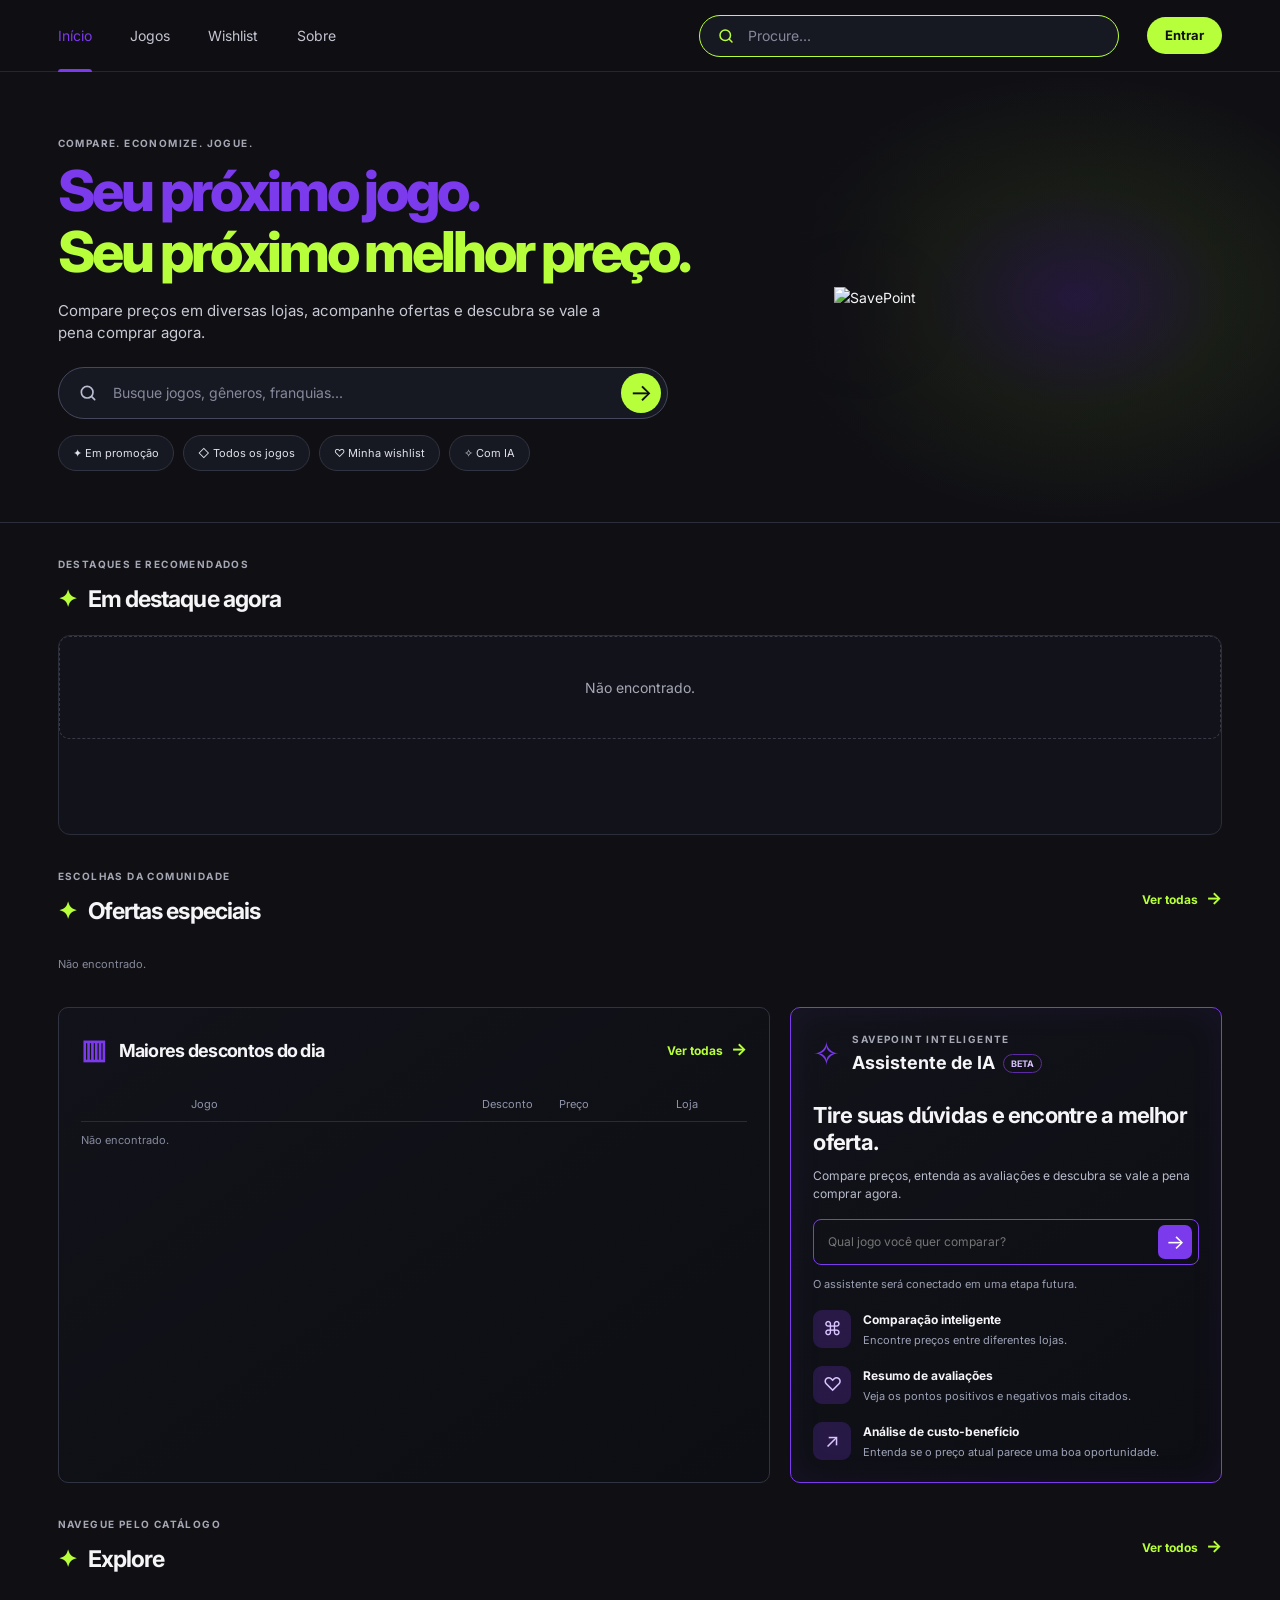
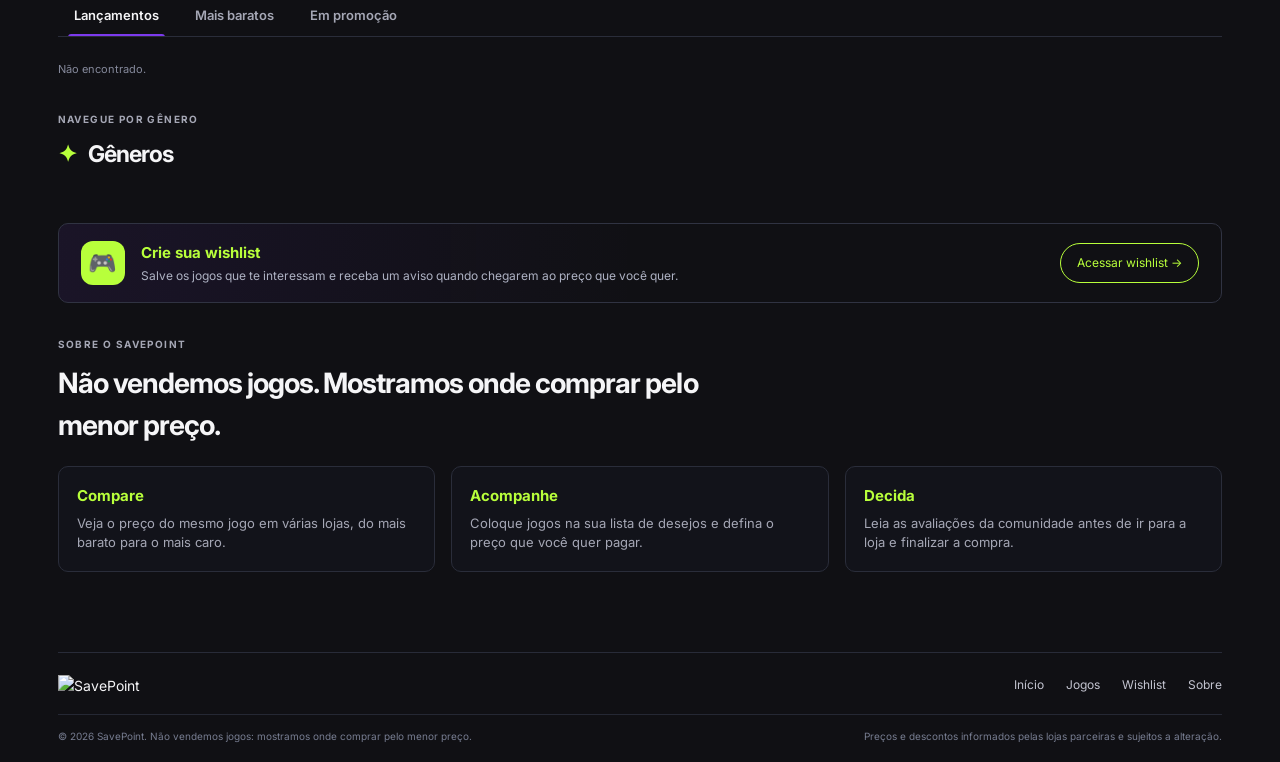
==== commit e8bbbd20: "Criando painel admin, ajustando servidor de e-mails para disparo, ajuste de restrições para admin e " ====
--- a/SavePoint/src/main/resources/static/index.html
+++ b/SavePoint/src/main/resources/static/index.html
@@ -6,12 +6,12 @@
   <meta name="theme-color" content="#101014">
   <meta name="description" content="Compare preços de jogos para PC e encontre sua próxima oferta na SavePoint.">
   <title>SavePoint — Seu próximo jogo. Seu próximo melhor preço.</title>
-  <link rel="icon" type="image/png" href="/assets/favicon.png">
-  <link rel="stylesheet" href="/css/style.css">
-  <script src="/js/config.js" defer></script>
-  <script src="/js/api.js" defer></script>
-  <script src="/js/ui.js" defer></script>
-  <script src="/js/home.js" defer></script>
+  <link rel="icon" type="image/png" href="./assets/favicon.png">
+  <link rel="stylesheet" href="./css/style.css">
+  <script src="./js/config.js" defer></script>
+  <script src="./js/api.js" defer></script>
+  <script src="./js/ui.js" defer></script>
+  <script src="./js/home.js" defer></script>
 </head>
 <body data-pagina="inicio">
   <div id="cabecalho"></div>
@@ -71,7 +71,7 @@
           <a class="text-link" href="jogos.html?promo=1&ordem=desconto">Ver todas <span aria-hidden="true">→</span></a>
         </div>
         <div class="discount-table">
-          <div class="table-head"><span>Jogo</span><span>Desconto</span><span>Preço</span></div>
+          <div class="table-head"> <span></span><span>Jogo</span><span>Desconto</span><span style="text-align: left;">Preço</span><span>Loja</span></div>
           <div id="lista-descontos" aria-busy="true"></div>
         </div>
       </section>
--- a/SavePoint/src/main/resources/static/css/style.css
+++ b/SavePoint/src/main/resources/static/css/style.css
@@ -0,0 +1,1054 @@
+@import url('https://fonts.googleapis.com/css2?family=Inter:wght@400;500;600;700;800&display=swap');
+
+:root {
+  /*Fundos*/
+  --bg: #101014;
+  --bg-elevado: #12131A;
+  --surface: #171922;
+  --surface-2: #1D1F2B;
+  --surface-3: #23263A;
+  --panel: #242424;
+
+  /*Bordas*/
+  --line: #2A2D3A;
+  --line-strong: #393947;
+
+  /*Marca*/
+  --purple: #7C3AED;
+  --purple-soft: #D6BFFF;
+  --purple-bg: rgba(124, 58, 237, 0.18);
+  --lime: #B8FF3B;
+  --lime-dark: #A7D95B;
+  --on-lime: #101014;
+
+  /*Texto*/
+  --white: #F5F5F7;
+  --text-2: #C3C4D0;
+  --muted: #A5A7B5;
+  --text-3: #85899B;
+
+  /*Estados*/
+  --danger: #E06C75;
+  --warning: #F5C451;
+
+  /*Avatar e imagem ausente*/
+  --avatar-bg: #3A3D4D;
+  --avatar-fg: #9AA0B4;
+
+  --content: 1440px;
+  --raio: 10px;
+}
+
+
+* { box-sizing: border-box; }
+html { scroll-behavior: smooth; }
+body { margin: 0; background: var(--bg); color: var(--white); font-family: Inter, Arial, sans-serif; font-size: 14px; line-height: 1.5; min-height: 100vh; display: flex; flex-direction: column; }
+main { flex: 1; }
+a { color: inherit; text-decoration: none; }
+button, input, select, textarea { font: inherit; }
+button, a { -webkit-tap-highlight-color: transparent; }
+button { cursor: pointer; }
+button:disabled { cursor: progress; opacity: .6; }
+img { max-width: 100%; }
+:focus-visible { outline: 2px solid var(--lime); outline-offset: 3px; }
+.sr-only { position: absolute; width: 1px; height: 1px; padding: 0; margin: -1px; overflow: hidden; clip: rect(0,0,0,0); white-space: nowrap; border: 0; }
+[hidden] { display: none !important; }
+
+
+.site-header { min-height: 72px; padding: 12px clamp(20px, 4.5vw, 68px); display: flex; align-items: center; gap: 28px; border-bottom: 1px solid #252630; background: rgba(16,16,20,.96); backdrop-filter: blur(8px); position: sticky; top: 0; z-index: 20; }
+.main-nav { display: flex; align-items: center; gap: clamp(18px, 3vw, 40px); }
+.main-nav a { color: var(--text-2); transition: color .2s ease; position: relative; padding: 4px 0; }
+.main-nav a:hover { color: var(--lime); }
+.main-nav a.active { color: var(--purple); }
+.main-nav a.active::after { content: ""; height: 3px; background: var(--purple); position: absolute; bottom: -22px; left: 0; right: 0; border-radius: 3px 3px 0 0; }
+
+.header-search { flex: 1; min-width: 0; max-width: 420px; margin-left: auto; display: flex; align-items: center; gap: 10px; min-height: 42px; padding: 0 16px; background: var(--surface); border: 1.5px solid var(--lime); border-radius: 999px; transition: box-shadow .2s ease; }
+.header-search:focus-within { box-shadow: 0 0 0 3px rgba(184,255,59,.18); }
+.header-search-icon { display: grid; place-items: center; width: 20px; height: 20px; flex: 0 0 20px; color: var(--lime); }
+.header-search-icon svg { width: 18px; height: 18px; display: block; }
+.header-search input { flex: 1; min-width: 0; height: 40px; background: transparent; border: 0; outline: 0; color: var(--white); }
+.header-search input::placeholder { color: var(--text-3); }
+.header-search input::-webkit-search-cancel-button { filter: invert(1) opacity(.5); }
+
+.header-actions { display: flex; gap: 12px; align-items: center; flex-shrink: 0; }
+.icon-button { width: 38px; height: 38px; display: grid; place-items: center; color: var(--white); background: transparent; border: 0; border-radius: 8px; padding: 0; }
+.icon-button svg { width: 22px; height: 22px; }
+.icon-button:hover { background: var(--surface); }
+.menu-toggle { display: none; }
+.btn-entrar { color: var(--on-lime); background: var(--lime); font-weight: 700; font-size: 13px; padding: 9px 18px; border-radius: 999px; transition: filter .2s ease; }
+.btn-entrar:hover { filter: brightness(1.06); }
+
+.menu-usuario { position: relative; }
+.botao-avatar { padding: 0; background: none; border: 2px solid transparent; border-radius: 50%; display: block; transition: border-color .2s ease; }
+.botao-avatar:hover, .botao-avatar[aria-expanded="true"] { border-color: var(--purple); }
+.avatar { display: block; border-radius: 50%; object-fit: cover; background: var(--avatar-bg); }
+.avatar-topo { width: 38px; height: 38px; }
+.menu-usuario-lista { position: absolute; right: 0; top: calc(100% + 10px); min-width: 200px; padding: 8px; background: var(--bg-elevado); border: 1px solid var(--line); border-radius: var(--raio); box-shadow: 0 18px 50px rgba(0,0,0,.45); display: flex; flex-direction: column; animation: surgir .15s ease; }
+.menu-usuario-lista a, .menu-usuario-lista button { text-align: left; padding: 9px 10px; border-radius: 7px; color: var(--text-2); background: none; border: 0; }
+.menu-usuario-lista a:hover, .menu-usuario-lista button:hover { background: var(--surface-2); color: var(--white); }
+.menu-usuario-nome { margin: 2px 10px 6px; padding-bottom: 8px; border-bottom: 1px solid var(--line); font-weight: 700; overflow: hidden; text-overflow: ellipsis; white-space: nowrap; }
+
+.botao-primario, .botao-secundario { display: inline-flex; align-items: center; justify-content: center; gap: 8px; min-height: 42px; padding: 10px 18px; border-radius: 9px; font-weight: 700; font-size: 13px; border: 1px solid transparent; transition: filter .2s ease, background .2s ease, transform .2s ease; }
+.botao-primario { color: var(--on-lime); background: var(--lime); }
+.botao-primario:hover { filter: brightness(1.06); transform: translateY(-1px); }
+.botao-secundario { color: var(--white); background: var(--surface-3); border-color: var(--line-strong); }
+.botao-secundario:hover { background: #2C2F45; }
+.botao-secundario.pequeno, .botao-primario.pequeno { min-height: 34px; padding: 6px 12px; font-size: 12px; }
+.largura-total { width: 100%; }
+.botao-link { background: none; border: 0; padding: 4px 0; color: var(--lime); font-weight: 600; font-size: 13px; }
+.botao-link:hover { text-decoration: underline; }
+.botao-link.perigo { color: var(--danger); }
+.text-link { color: var(--lime); font-size: 12px; font-weight: 700; white-space: nowrap; }
+.text-link span { font-size: 17px; margin-left: 5px; }
+.campo { display: flex; flex-direction: column; gap: 6px; }
+.campo label { font-weight: 600; font-size: 13px; }
+.campo small, .campo label small { color: var(--text-3); font-weight: 400; font-size: 12px; }
+.campo input, .campo textarea, .filtro-bloco input, .filtro-bloco select, .rotulo-select select, .campo-busca-local input { width: 100%; min-height: 42px; padding: 10px 12px; color: var(--white); background: var(--surface); border: 1px solid var(--line-strong); border-radius: 9px; outline: 0; transition: border-color .2s ease, box-shadow .2s ease; }
+.campo textarea { resize: vertical; min-height: 110px; }
+.campo input:focus, .campo textarea:focus, .filtro-bloco input:focus, .filtro-bloco select:focus, .rotulo-select select:focus, .campo-busca-local input:focus { border-color: var(--purple); box-shadow: none;}
+.campo-check { display: flex; align-items: center; gap: 9px; cursor: pointer; font-size: 13px; color: var(--text-2); }
+.campo-check input {width: 17px; height: 17px; min-height: 0; padding: 0; margin: 0; border: 0; background: transparent; accent-color: var(--purple); flex-shrink: 0;}
+.campo-moeda { display: flex; align-items: center; background: var(--surface); border: 1px solid var(--line-strong); border-radius: 9px; padding-left: 12px; transition: border-color .2s ease; }
+.campo-moeda:focus-within { border-color: var(--purple); }
+.campo-moeda > span { color: var(--muted); font-size: 13px; }
+.campo .campo-moeda input, .campo-moeda input { border: 0; background: transparent; min-height: 40px; padding: 8px 10px; color: var(--white); outline: 0; width: 100%; box-shadow: none; }
+.campo-moeda input:disabled { opacity: .45; }
+.campo-moeda.pequeno input { min-height: 32px; padding: 4px 8px; width: 130px; }
+.form-erro, .janela-erro { margin: 0; padding: 10px 12px; color: var(--white); background: rgba(224,108,117,.12); border: 1px solid var(--danger); border-radius: 9px; font-size: 13px; }
+
+.hero { min-height: 390px; position: relative; overflow: hidden; display: grid; grid-template-columns: 1.2fr .8fr; border-bottom: 1px solid var(--line); }
+.hero-content { padding: clamp(35px, 5vw, 70px) 0 clamp(35px, 4vw, 55px) clamp(20px, 4.5vw, 68px); position: relative; z-index: 2; }
+.eyebrow, .section-kicker { color: var(--muted); letter-spacing: .14em; font-size: 10px; font-weight: 700; margin: 0 0 10px; }
+.hero h1 { font-size: clamp(34px, 4.4vw, 61px); line-height: 1.08; letter-spacing: -.055em; margin: 0; font-weight: 800; }
+.headline-purple { color: var(--purple); }
+.headline-green { color: var(--lime); }
+.hero-copy { color: #C7C9D5; max-width: 560px; font-size: 15px; margin: 17px 0 22px; }
+.search-form { max-width: 610px; display: flex; align-items: center; gap: 12px; border: 1px solid #45485D; background: var(--surface); border-radius: 999px; padding: 5px 6px 5px 18px; min-height: 52px; transition: border-color .2s ease; }
+.search-form:focus-within { border-color: var(--lime); }
+.search-icon { display: grid; place-items: center; width: 22px; height: 22px; color: #B8BDD0; }
+.search-icon svg { width: 20px; height: 20px; }
+.search-form input { flex: 1; min-width: 0; background: transparent; border: 0; outline: 0; color: var(--white); }
+.search-form input::placeholder { color: var(--text-3); }
+.search-submit { width: 40px; height: 40px; border: 0; border-radius: 50%; color: var(--on-lime); background: var(--lime); font-size: 24px; transition: transform .2s; }
+.search-submit:hover { transform: translateX(2px); }
+.quick-filters { display: flex; flex-wrap: wrap; gap: 9px; margin-top: 16px; }
+.filter-chip { color: #E0E1E9; background: var(--surface); border: 1px solid #303342; border-radius: 999px; padding: 9px 14px; font-size: 11px; transition: border-color .2s ease, background .2s ease; }
+.filter-chip:hover { border-color: var(--purple); background: var(--purple-bg); }
+.hero-art { min-height: 390px; position: relative; display: grid; place-items: center; background: radial-gradient(ellipse at 60% 50%, rgba(124,58,237,.22) 0%, rgba(184,255,59,.06) 35%, var(--bg) 70%); }
+.hero-art::before { content: ""; position: absolute; inset: 0; background: linear-gradient(90deg, var(--bg) 0%, rgba(16,16,20,.3) 30%, transparent 100%); }
+.hero-logo { position: relative; z-index: 1; width: min(78%, 380px); height: auto; filter: drop-shadow(0 18px 50px rgba(124,58,237,.35)); animation: flutuar 6s ease-in-out infinite; }
+
+.section, .content-grid, .wishlist-banner, .site-footer { width: min(calc(100% - 2 * clamp(20px, 4.5vw, 68px)), var(--content)); margin-left: auto; margin-right: auto; }
+.section { padding-top: 34px; }
+.section-heading, .panel-heading { display: flex; align-items: center; justify-content: space-between; gap: 18px; margin-bottom: 18px; }
+.section-heading h2, .panel-heading h2 { margin: 0; font-size: 23px; letter-spacing: -.04em; }
+.lime-symbol { color: var(--lime); margin-right: 8px; }
+.demo-notice { color: var(--text-3); font-size: 11px; margin: 10px 0 0; }
+
+.oferta {min-height: 76px;}
+.oferta.melhor {border-color: rgba(184, 255, 59, .55); box-shadow: inset 3px 0 0 var(--lime);}
+.oferta-loja strong {font-size: 14px; color: var(--white);}
+.selo-melhor {font-size: 10px; text-transform: uppercase; letter-spacing: .06em;}
+.oferta-preco .price-row {justify-content: flex-end; gap: 10px;}
+.oferta-preco .price-values {display: flex; flex-direction: column; align-items: flex-end; gap: 2px;}
+.oferta-preco .price-values strong {font-size: 17px;color: var(--white);}
+.oferta-preco .price-values del {font-size: 11px; color: var(--text-3);}
+.oferta-preco .discount {font-size: 11px; font-weight: 800; padding: 4px 6px; border-radius: 5px; color: var(--on-lime); background: var(--lime);}
+
+.deal-grid { display: grid; grid-template-columns: repeat(4, minmax(0, 1fr)); gap: 16px; }
+.game-card { position: relative; overflow: hidden; border: 1px solid #303342; background: linear-gradient(145deg, var(--surface), #0E0F14); border-radius: 9px; transition: transform .2s ease, border-color .2s ease, box-shadow .2s ease; min-width: 0; animation: surgir .35s ease both; }
+.game-card:hover { transform: translateY(-3px); border-color: var(--purple); box-shadow: 0 14px 40px rgba(0,0,0,.35); }
+.game-card-link { display: block; }
+.game-card-body { padding: 12px; }
+.game-card-body h3 { font-size: 14px; margin: 0; font-weight: 700; overflow: hidden; text-overflow: ellipsis; white-space: nowrap; }
+.game-tags { color: #B0B4C5; font-size: 11px; margin: 6px 0 12px; }
+.game-tags span { color: var(--purple); padding: 0 3px; }
+.store-name { color: var(--muted); font-size: 11px; margin: 8px 0 0; }
+.store-name strong { color: var(--text-2); font-weight: 600; }
+
+.capa { position: relative; overflow: hidden; background: linear-gradient(135deg, #1D1F2B, #0E0F14 60%, #1a1430); aspect-ratio: 460 / 215; }
+.capa img { position: absolute; inset: 0; width: 100%; height: 100%; object-fit: cover; transition: transform .35s ease; }
+.game-card:hover .capa img { transform: scale(1.04); }
+.capa-grande { aspect-ratio: 16 / 9; border-radius: var(--raio); }
+.capa-linha { width: 184px; flex: 0 0 184px; border-radius: 6px; }
+.mini-cover { width: 92px; flex: 0 0 92px; border-radius: 6px; }
+.capa-destaque { aspect-ratio: 16 / 9; height: 100%; }
+
+.sem-imagem { position: absolute; inset: 0; display: flex; flex-direction: column; align-items: center; justify-content: center; gap: 6px; color: var(--avatar-fg); background: #1B1D27; text-align: center; padding: 8px; }
+.sem-imagem svg { width: 34%; max-width: 56px; min-width: 22px; height: auto; opacity: .8; }
+.sem-imagem span { font-size: 11px; font-weight: 600; letter-spacing: .02em; color: var(--text-3); }
+.mini-cover .sem-imagem span, .capa-linha .sem-imagem span { font-size: 9px; }
+
+.price-row { display: flex; align-items: center; flex-wrap: wrap; gap: 8px; min-height: 30px; }
+.price-values { display: flex; flex-direction: column; line-height: 1.15; }
+.price-values strong { font-size: 14px; color: var(--white); }
+.discount { display: inline-flex; align-items: center; color: var(--on-lime); background: var(--lime); font-size: 12px; font-weight: 800; padding: 5px 7px; border-radius: 4px; white-space: nowrap; width: fit-content; flex-shrink: 0;}
+del { color: #777D91; font-size: 11px; }
+.sem-preco { color: var(--text-3); font-size: 12px; }
+
+.wish-btn { position: absolute; top: 8px; right: 8px; z-index: 2; width: 36px; height: 36px; display: grid; place-items: center; padding: 0; color: var(--white); background: rgba(16,16,20,.72); border: 1px solid rgba(255,255,255,.12); border-radius: 50%; backdrop-filter: blur(4px); transition: transform .2s ease, color .2s ease, background .2s ease, border-color .2s ease; }
+.wish-btn svg { width: 19px; height: 19px; }
+.wish-btn:hover { transform: scale(1.08); border-color: var(--lime); }
+.wish-btn .icone-cheio { display: none; }
+.wish-btn.na-lista { color: var(--lime); border-color: var(--lime); }
+.wish-btn.na-lista .icone-vazio { display: none; }
+.wish-btn.na-lista .icone-cheio { display: grid; animation: pulsar .3s ease; }
+.wish-btn > span { display: grid; place-items: center; }
+.wish-btn-texto { position: static; width: auto; height: auto; min-height: 42px; padding: 9px 16px; border-radius: 9px; display: inline-flex; gap: 8px; font-weight: 700; font-size: 13px; background: var(--surface-3); border-color: var(--line-strong); }
+.wish-btn-texto:hover { transform: none; border-color: var(--lime); }
+.wish-btn-texto.na-lista { background: rgba(184,255,59,.1); }
+.wish-btn-texto:not(:has(.wish-texto)) { width: 42px; padding: 0; justify-content: center; }
+.wish-btn-linha { position: static; flex: 0 0 auto; }
+
+.carrossel { position: relative; border-radius: 12px; overflow: hidden; border: 1px solid var(--line); background: var(--bg-elevado); min-height: 200px; }
+.carrossel-trilho { position: relative; }
+.slide { display: none; grid-template-columns: 1.6fr 1fr; min-height: 360px; }
+.slide.ativo { display: grid; animation: aparecer .45s ease; }
+.slide-capa { display: block; position: relative; overflow: hidden; }
+.slide-capa .capa { position: absolute; inset: 0; aspect-ratio: auto; }
+.slide-info { padding: 26px 26px 54px; display: flex; flex-direction: column; gap: 12px; background: linear-gradient(160deg, rgba(124,58,237,.12), transparent 60%); }
+.slide-info h3 { margin: 0; font-size: 26px; letter-spacing: -.03em; line-height: 1.15; }
+.slide-info h3 a:hover { color: var(--lime); }
+.slide-descricao { margin: 0; color: var(--muted); font-size: 13px; display: -webkit-box; -webkit-line-clamp: 4; -webkit-box-orient: vertical; overflow: hidden; }
+.slide-lojas { margin: 0; color: var(--text-3); font-size: 12px; }
+.slide-rodape { margin-top: auto; display: flex; align-items: center; justify-content: space-between; gap: 12px; flex-wrap: wrap; }
+.slide-rodape .price-values strong { font-size: 18px; }
+.carrossel-seta { position: absolute; top: 50%; transform: translateY(-50%); width: 40px; height: 64px; border: 0; color: var(--white); background: rgba(16,16,20,.6); font-size: 30px; z-index: 3; transition: background .2s ease; }
+.carrossel-seta:hover { background: var(--purple); }
+.carrossel-seta.anterior { left: 0; border-radius: 0 8px 8px 0; }
+.carrossel-seta.proxima { right: 0; border-radius: 8px 0 0 8px; }
+.carrossel-pontos { position: absolute; bottom: 16px; right: 24px; display: flex; gap: 8px; z-index: 3; }
+.ponto { width: 22px; height: 6px; padding: 0; border: 0; border-radius: 3px; background: rgba(255,255,255,.25); transition: background .2s ease, width .2s ease; }
+.ponto.ativo { background: var(--lime); width: 34px; }
+.tags { display: flex; flex-wrap: wrap; gap: 6px; }
+.tag { font-size: 11px; color: var(--purple-soft); background: var(--purple-bg); padding: 4px 9px; border-radius: 4px; transition: background .2s ease; }
+a.tag:hover { background: rgba(124,58,237,.35); }
+
+.content-grid { display: grid; grid-template-columns: minmax(0, 1.65fr) minmax(290px, 1fr); gap: 20px; margin-top: 34px; }
+.panel { border: 1px solid #303342; border-radius: var(--raio); background: linear-gradient(145deg, var(--bg-elevado), #0D0E13); padding: 22px; min-width: 0; }
+.panel-heading > div { display: flex; align-items: center; gap: 12px; }
+.panel-heading h2 { font-size: 18px; }
+.panel-icon { font-size: 27px; font-weight: 800; }
+.purple-icon { color: var(--purple); }
+.table-head {display: grid;grid-template-columns: 92px minmax(0, 1fr) 65px 105px 65px; justify-content: start; gap: 12px; color: #8F94A9; font-size: 11px; border-bottom: 1px solid #282B38; padding: 8px 6px; align-items: center;}
+.discount-row {display: grid; grid-template-columns: 92px minmax(0, 1fr) 65px 105px 65px; justify-content: start; gap: 12px; align-items: center; border-bottom: 1px solid #252834; padding: 10px 6px; border-radius: 6px; transition: background .2s ease;}
+.discount-row:hover {background: var(--surface-2);}
+.discount-row:last-child {border-bottom: 0;}
+.col-desconto {display: flex; justify-content: center;}
+.col-preco {display: flex; flex-direction: column; align-items: flex-end; white-space: nowrap; font-variant-numeric: tabular-nums; }
+.col-preco strong {font-size: 14px; color: var(--white, #fff); overflow: visible;}
+.col-preco s {font-size: 11px; color: var(--muted, #8F94A9);}
+.col-loja {text-align: left; color: #A5A7B5; font-size: 12px; font-weight: 600; white-space: nowrap; overflow: hidden; text-overflow: ellipsis;}
+.row-game { min-width: 0; }
+.row-game strong, .row-price strong { display: block; font-size: 16px; font-weight: 600; overflow: hidden; text-overflow: ellipsis; white-space: nowrap; }
+.row-game small, .row-price del { display: block; color: #8F94A9; font-size: 13px; margin-top: 3px; }
+.row-price { white-space: nowrap; }
+.ai-panel { border-color: var(--purple); box-shadow: inset 0 0 35px rgba(124,58,237,.07); }
+.ai-heading { display: flex; gap: 12px; align-items: center; }
+.ai-sparkle { color: var(--purple); font-size: 32px; }
+.ai-heading .section-kicker { margin-bottom: 2px; }
+.ai-heading h2 { margin: 0; font-size: 18px; }
+.beta-badge { font-size: 9px; color: var(--purple-soft); border: 1px solid #5C2AA5; border-radius: 99px; padding: 3px 7px; vertical-align: middle; margin-left: 4px; }
+.ai-panel > h3 { font-size: 22px; line-height: 1.25; margin: 24px 0 10px; letter-spacing: -.035em; }
+.ai-copy { color: #B8BBCB; font-size: 12px; margin: 0 0 16px; }
+.ai-form { display: flex; align-items: center; gap: 8px; border: 1px solid var(--purple); padding: 5px 6px 5px 12px; border-radius: 8px; }
+.ai-form input { flex: 1; min-width: 0; background: transparent; border: 0; outline: 0; color: var(--white); font-size: 12px; }
+.ai-form button { width: 34px; height: 34px; border: 0; background: var(--purple); color: white; border-radius: 7px; font-size: 20px; }
+.ai-feedback { color: #9A9EB0; font-size: 11px; min-height: 15px; }
+.ai-feature { display: flex; align-items: center; gap: 12px; margin-top: 18px; }
+.ai-feature > span { flex: 0 0 38px; height: 38px; display: grid; place-items: center; border-radius: 9px; color: #D9C4FF; background: rgba(124,58,237,.22); font-size: 19px; }
+.ai-feature strong { display: block; font-size: 12px; }
+.ai-feature p { margin: 3px 0 0; color: #9DA2B6; font-size: 11px; }
+
+.abas { display: flex; gap: 4px; border-bottom: 1px solid var(--line); margin-bottom: 14px; overflow-x: auto; scrollbar-width: none; }
+.aba { position: relative; padding: 11px 16px; color: var(--muted); background: none; border: 0; font-weight: 600; font-size: 13px; white-space: nowrap; transition: color .2s ease; }
+.aba:hover { color: var(--white); }
+.aba.ativa { color: var(--white); }
+.aba.ativa::after { content: ""; position: absolute; left: 10px; right: 10px; bottom: -1px; height: 3px; background: var(--purple); border-radius: 3px 3px 0 0; }
+.contador-aba { font-size: 11px; color: var(--purple-soft); background: var(--purple-bg); padding: 1px 7px; border-radius: 99px; margin-left: 4px; }
+
+.lista-linhas { display: flex; flex-direction: column; gap: 8px; }
+.game-row { display: flex; align-items: center; gap: 12px; padding: 8px 12px 8px 8px; background: var(--bg-elevado); border: 1px solid var(--line); border-radius: var(--raio); transition: background .2s ease, border-color .2s ease; animation: surgir .3s ease both; }
+.game-row:hover { background: var(--surface-2); border-color: #3A3D52; }
+.game-row-link { flex: 1; min-width: 0; display: flex; align-items: center; gap: 16px; }
+.game-row-info { flex: 1; min-width: 0; }
+.game-row-info h3 { margin: 0 0 4px; font-size: 15px; overflow: hidden; text-overflow: ellipsis; white-space: nowrap; }
+.game-row-info p { margin: 0; color: var(--muted); font-size: 12px; }
+.game-row-data { color: var(--text-3) !important; font-size: 11px !important; margin-top: 3px !important; }
+.game-row-preco { flex: 0 0 auto; display: flex; justify-content: flex-end; min-width: 150px; }
+.game-row-preco .price-values { text-align: right; }
+
+.chips-generos { display: flex; flex-wrap: wrap; gap: 10px; }
+.chip-genero { padding: 12px 18px; background: var(--bg-elevado); border: 1px solid var(--line); border-radius: var(--raio); font-weight: 600; transition: border-color .2s ease, background .2s ease, transform .2s ease; }
+.chip-genero span { color: var(--text-3); font-weight: 500; font-size: 12px; margin-left: 4px; }
+.chip-genero:hover { border-color: var(--purple); background: var(--purple-bg); transform: translateY(-2px); }
+
+.wishlist-banner { margin-top: 34px; border: 1px solid #303342; border-radius: var(--raio); background: linear-gradient(90deg, rgba(124,58,237,.09), transparent 50%); display: flex; align-items: center; gap: 16px; padding: 17px 22px; }
+.wishlist-icon { width: 44px; height: 44px; display: grid; place-items: center; border-radius: 12px; background: var(--lime); color: #111; font-size: 23px; }
+.wishlist-banner h2 { color: var(--lime); font-size: 15px; margin: 0 0 3px; }
+.wishlist-banner p { color: #AEB2C3; font-size: 12px; margin: 0; }
+.outline-button { margin-left: auto; background: transparent; color: var(--lime); border: 1px solid var(--lime); border-radius: 999px; padding: 10px 16px; font-size: 12px; white-space: nowrap; transition: background .2s ease, color .2s ease; }
+.outline-button:hover { color: var(--bg); background: var(--lime); }
+
+.sobre { padding-bottom: 40px; }
+.sobre h2 { margin: 0 0 20px; font-size: clamp(20px, 2.4vw, 28px); letter-spacing: -.035em; max-width: 720px; }
+.sobre-grade { display: grid; grid-template-columns: repeat(3, minmax(0, 1fr)); gap: 16px; }
+.sobre-grade > div { padding: 18px; border: 1px solid var(--line); border-radius: var(--raio); background: var(--bg-elevado); }
+.sobre-grade strong { color: var(--lime); font-size: 15px; }
+.sobre-grade p { color: var(--muted); margin: 6px 0 0; font-size: 13px; }
+
+.estado-vazio { display: flex; flex-direction: column; align-items: center; gap: 8px; text-align: center; padding: 40px 20px; color: var(--muted); background: var(--bg-elevado); border: 1px dashed var(--line-strong); border-radius: var(--raio); margin: 0; }
+.estado-vazio strong { color: var(--white); font-size: 16px; }
+.estado-vazio p { margin: 0 0 8px; }
+.estado-vazio-icone { width: 46px; height: 46px; color: var(--purple); }
+.estado-vazio-icone svg { width: 100%; height: 100%; }
+
+.pagina { padding-bottom: 48px; }
+.breadcrumb { color: var(--text-3); font-size: 12px; margin-bottom: 14px; }
+.breadcrumb a { color: var(--muted); }
+.breadcrumb a:hover { color: var(--lime); }
+.breadcrumb span { margin: 0 6px; }
+.pagina-titulo { display: flex; align-items: baseline; justify-content: space-between; gap: 16px; flex-wrap: wrap; margin-bottom: 20px; }
+.pagina-titulo h1 { margin: 0; font-size: clamp(24px, 3vw, 34px); letter-spacing: -.04em; }
+.pagina-subtitulo { margin: 0; color: var(--muted); }
+
+.catalogo { display: grid; grid-template-columns: 260px minmax(0, 1fr); gap: 22px; align-items: start; }
+.filtros { position: sticky; top: 92px; background: var(--bg-elevado); border: 1px solid var(--line); border-radius: var(--raio); padding: 16px; }
+.filtros summary { font-weight: 700; cursor: pointer; list-style: none; margin-bottom: 4px; }
+.filtros summary::-webkit-details-marker { display: none; }
+.filtros summary::after { content: "▾"; float: right; color: var(--muted); }
+.filtros details:not([open]) summary::after { content: "▸"; }
+.filtro-bloco { border: 0; padding: 0; margin: 14px 0 0; display: flex; flex-direction: column; gap: 6px; }
+.filtro-bloco > label:not(.campo-check), .filtro-bloco legend { font-size: 12px; font-weight: 600; color: var(--muted); margin-bottom: 4px; }
+.lista-checks { display: flex; flex-direction: column; gap: 8px; max-height: 260px; overflow-y: auto; }
+.filtros .largura-total { margin-top: 16px; }
+
+
+.jogo-topo { display: grid; grid-template-columns: minmax(0, 1.7fr) minmax(280px, 1fr); gap: 20px; }
+.jogo-lateral { display: flex; flex-direction: column; gap: 14px; padding: 18px; background: var(--bg-elevado); border: 1px solid var(--line); border-radius: var(--raio); }
+.jogo-descricao-curta { margin: 0; color: var(--text-2); font-size: 13px; display: -webkit-box; -webkit-line-clamp: 6; -webkit-box-orient: vertical; overflow: hidden; }
+.jogo-ficha, .perfil-ficha, .tabela-requisitos { margin: 0; display: grid; gap: 8px; }
+.jogo-ficha > div, .perfil-ficha > div, .tabela-requisitos > div { display: grid; grid-template-columns: 120px 1fr; gap: 10px; font-size: 13px; }
+.jogo-ficha dt, .perfil-ficha dt, .tabela-requisitos dt { color: var(--text-3); text-transform: uppercase; font-size: 11px; letter-spacing: .06em; padding-top: 2px; }
+.jogo-ficha dd, .perfil-ficha dd, .tabela-requisitos dd { margin: 0; color: var(--text-2); overflow-wrap: anywhere; }
+.rotulo-avaliacao { font-weight: 700; }
+.rotulo-avaliacao.positivo { color: var(--lime); }
+.rotulo-avaliacao.misto { color: var(--warning); }
+.rotulo-avaliacao.negativo { color: var(--danger); }
+.rotulo-avaliacao.neutro { color: var(--muted); font-weight: 500; }
+.classificacao { display: inline-grid; place-items: center; min-width: 28px; height: 24px; padding: 0 6px; border-radius: 4px; background: var(--surface-3); color: var(--white); font-weight: 800; font-size: 12px; }
+
+.jogo-cabecalho {display: flex; align-items: center; justify-content: space-between; gap: 20px; margin-bottom: 20px;}
+.jogo-titulo {margin: 0; font-size: clamp(26px, 3.4vw, 40px); letter-spacing: -.04em; line-height: 1.1;}
+.jogo-acoes {display: flex; align-items: center; justify-content: flex-end; gap: 12px;flex-wrap: wrap;}
+
+.resumo-alerta { margin: 0; display: flex; align-items: center; gap: 6px; color: var(--muted); font-size: 13px; }
+.resumo-alerta svg { width: 16px; height: 16px; color: var(--lime); }
+.resumo-alerta strong { color: var(--white); }
+.bloco { margin-top: 26px; }
+.bloco > h2 { font-size: 20px; letter-spacing: -.03em; margin: 0 0 14px; }
+#onde-comprar + .abas { margin-top: 30px; }
+.painel-aba { margin-top: 0; padding: 4px 2px; animation: aparecer .25s ease; }
+.painel-aba > p { color: var(--text-2); max-width: 820px; }
+
+.lista-ofertas { display: flex; flex-direction: column; gap: 8px; }
+.oferta { display: grid; grid-template-columns: minmax(0, 1fr) auto auto; align-items: center; gap: 18px; padding: 12px 16px; background: var(--bg-elevado); border: 1px solid var(--line); border-radius: var(--raio); transition: border-color .2s ease; }
+.oferta:hover { border-color: #3A3D52; }
+.oferta.melhor { border-color: var(--lime); background: linear-gradient(90deg, rgba(184,255,59,.06), var(--bg-elevado) 60%); }
+.oferta-loja { display: flex; align-items: center; gap: 12px; min-width: 0; }
+.oferta-loja strong { display: block; }
+.loja-logo { position: relative; flex: 0 0 40px; width: 40px; height: 40px; border-radius: 8px; display: grid; place-items: center; background: var(--surface-3); font-weight: 800; color: var(--purple-soft); overflow: hidden; }
+.loja-logo img { position: absolute; inset: 0; width: 100%; height: 100%; object-fit: contain; background: var(--surface-3); padding: 4px; }
+.selo-melhor { display: inline-block; margin-top: 2px; font-size: 11px; font-weight: 700; color: var(--lime-dark); }
+.oferta-preco .price-values { text-align: right; }
+.botao-loja { display: inline-flex; align-items: center; gap: 6px; padding: 9px 14px; color: var(--on-lime); background: var(--lime); border-radius: 8px; font-weight: 700; font-size: 12px; white-space: nowrap; transition: filter .2s ease; }
+.botao-loja svg { width: 14px; height: 14px; }
+.botao-loja:hover { filter: brightness(1.07); }
+.botao-loja.desabilitado { color: var(--text-3); background: var(--surface-3); cursor: not-allowed; }
+
+.resumo-avaliacoes { display: flex; align-items: center; gap: 22px; padding: 16px 18px; margin-bottom: 18px; background: var(--bg-elevado); border: 1px solid var(--line); border-radius: var(--raio); }
+.resumo-avaliacoes p { margin: 0; }
+.resumo-nota { display: flex; flex-direction: column; align-items: center; }
+.resumo-nota strong { font-size: 34px; line-height: 1; letter-spacing: -.04em; }
+.estrelas { color: var(--lime); letter-spacing: 2px; font-size: 14px; white-space: nowrap; }
+.estrelas-vazias { color: #3A3D4D; }
+.convite { display: flex; align-items: center; justify-content: space-between; gap: 14px; flex-wrap: wrap; padding: 16px 18px; margin: 0 0 18px; background: var(--purple-bg); border: 1px solid rgba(124,58,237,.45); border-radius: var(--raio); color: var(--text-2); }
+.convite p { margin: 0; }
+.form-avaliacao { display: flex; flex-direction: column; gap: 14px; padding: 18px; margin-bottom: 22px; background: var(--bg-elevado); border: 1px solid var(--line); border-radius: var(--raio); max-width: 760px; }
+.form-avaliacao h3 { margin: 0; font-size: 17px; }
+.form-avaliacao .botao-primario { align-self: flex-start; }
+.seletor-estrelas { border: 0; padding: 0; margin: 0; }
+.seletor-estrelas legend { font-weight: 600; font-size: 13px; margin-bottom: 4px; }
+.seletor-estrelas small { color: var(--text-3); font-size: 12px; }
+.estrelas-opcoes { display: inline-flex; flex-direction: row-reverse; justify-content: flex-end; gap: 2px; }
+.estrelas-opcoes input { position: absolute; opacity: 0; width: 1px; height: 1px; }
+.estrelas-opcoes label { font-size: 30px; line-height: 1; color: #3A3D4D; cursor: pointer; transition: color .15s ease, transform .15s ease; }
+.estrelas-opcoes label:hover, .estrelas-opcoes label:hover ~ label, .estrelas-opcoes input:checked ~ label { color: var(--lime); }
+.estrelas-opcoes label:hover { transform: scale(1.12); }
+.estrelas-opcoes input:focus-visible + label { outline: 2px solid var(--lime); outline-offset: 2px; border-radius: 4px; }
+.avaliacao { display: grid; grid-template-columns: 200px minmax(0, 1fr); gap: 18px; padding: 16px 0; border-bottom: 1px solid var(--line); animation: surgir .3s ease both; }
+.avaliacao:last-child { border-bottom: 0; }
+.avaliacao-autor { display: flex; gap: 10px; align-items: flex-start; min-width: 0; }
+.avaliacao-autor strong { display: block; overflow: hidden; text-overflow: ellipsis; white-space: nowrap; }
+.avaliacao-autor small { color: var(--text-3); font-size: 11px; }
+.avatar-avaliacao { width: 40px; height: 40px; flex: 0 0 40px; }
+.avaliacao-topo { display: flex; align-items: center; gap: 12px; flex-wrap: wrap; }
+.selo-recomenda { font-weight: 700; font-size: 13px; padding: 4px 10px; border-radius: 6px; }
+.selo-recomenda.sim { color: var(--lime); background: rgba(184,255,59,.1); }
+.selo-recomenda.nao { color: var(--danger); background: rgba(224,108,117,.12); }
+.avaliacao-data { margin: 6px 0 0; color: var(--text-3); font-size: 11px; }
+.avaliacao-texto { margin: 8px 0 0; color: var(--text-2); white-space: pre-line; overflow-wrap: anywhere; }
+
+.barra-ferramentas { display: flex; align-items: center; justify-content: space-between; gap: 14px; flex-wrap: wrap; margin-bottom: 14px; }
+.campo-busca-local { flex: 1; max-width: 360px; }
+.rotulo-select { display: flex; align-items: center; gap: 10px; color: var(--muted); font-size: 13px; }
+.rotulo-select select { width: auto; min-height: 38px; }
+.lista-wishlist { display: flex; flex-direction: column; gap: 10px; }
+.wish-item { display: grid; grid-template-columns: 220px minmax(0, 1fr) auto; gap: 18px; align-items: center; padding: 12px; background: var(--bg-elevado); border: 1px solid var(--line); border-radius: var(--raio); transition: opacity .2s ease, transform .2s ease, border-color .2s ease; animation: surgir .3s ease both; }
+.wish-item:hover { border-color: #3A3D52; }
+.wish-item.saindo { opacity: 0; transform: translateX(16px); }
+.wish-capa .capa-linha { width: 100%; }
+.wish-info { min-width: 0; }
+.wish-info h3 { margin: 0 0 4px; font-size: 17px; }
+.wish-info h3 a:hover { color: var(--lime); }
+.wish-info .game-tags { margin: 0; }
+.wish-alerta { display: flex; align-items: center; gap: 12px; flex-wrap: wrap; margin-top: 12px; padding-top: 10px; border-top: 1px dashed var(--line); }
+.wish-alerta-preco { display: flex; align-items: center; gap: 8px; color: var(--muted); font-size: 13px; }
+.wish-status { font-size: 12px; color: var(--muted); }
+.wish-status.ok { color: var(--lime); }
+.wish-status.erro { color: var(--danger); }
+.wish-preco { display: flex; flex-direction: column; align-items: flex-end; gap: 6px; min-width: 170px; text-align: right; }
+.wish-preco .price-values { text-align: right; }
+.wish-botoes { display: flex; align-items: center; gap: 14px; margin-top: 4px; }
+.selo-alvo { font-size: 11px; font-weight: 800; color: var(--on-lime); background: var(--lime); padding: 3px 8px; border-radius: 4px; animation: pulsar .4s ease; }
+
+.perfil-cartao { display: grid; grid-template-columns: auto minmax(0, 1fr); gap: 32px; align-items: center; padding: 28px; background: linear-gradient(135deg, rgba(124,58,237,.16), var(--bg-elevado) 55%); border: 1px solid var(--line); border-radius: 14px; }
+.perfil-foto { display: flex; flex-direction: column; align-items: center; gap: 12px; }
+.avatar-grande { width: 148px; height: 148px; border: 3px solid var(--purple); box-shadow: 0 10px 40px rgba(124,58,237,.3); }
+.perfil-dados h1 { margin: 0 0 16px; font-size: clamp(26px, 3vw, 36px); letter-spacing: -.04em; overflow-wrap: anywhere; }
+.perfil-acoes { display: flex; align-items: center; gap: 18px; flex-wrap: wrap; margin-top: 20px; }
+.galeria-avatares { display: grid; grid-template-columns: repeat(auto-fill, minmax(96px, 1fr)); gap: 12px; margin: 16px 0; max-height: 52vh; overflow-y: auto; padding: 4px; }
+.opcao-avatar { display: flex; flex-direction: column; align-items: center; gap: 6px; padding: 10px 6px; background: var(--surface); border: 2px solid transparent; border-radius: 12px; color: var(--muted); font-size: 11px; transition: border-color .2s ease, background .2s ease; }
+.opcao-avatar img { width: 64px; height: 64px; border-radius: 50%; object-fit: cover; background: var(--avatar-bg); }
+.opcao-avatar:hover { background: var(--surface-2); }
+.opcao-avatar.marcada { border-color: var(--lime); color: var(--white); background: rgba(184,255,59,.08); }
+.galeria-aviso { grid-column: 1 / -1; }
+
+.janela { width: min(460px, calc(100% - 32px)); padding: 0; color: var(--white); background: var(--bg-elevado); border: 1px solid var(--line-strong); border-radius: 14px; box-shadow: 0 30px 90px rgba(0,0,0,.6); }
+.janela-larga { width: min(640px, calc(100% - 32px)); }
+.janela[open] { animation: surgir .2s ease; }
+.janela::backdrop { background: rgba(5,5,8,.7); backdrop-filter: blur(3px); }
+.janela-conteudo { position: relative; display: flex; flex-direction: column; gap: 14px; padding: 24px; }
+.janela-conteudo h2 { margin: -8px 0 0; font-size: 20px; letter-spacing: -.03em; padding-right: 30px; }
+.janela-conteudo .section-kicker { margin: 0; }
+.janela-fechar { position: absolute; top: 12px; right: 12px; color: var(--muted); }
+.janela-acoes { display: flex; justify-content: flex-end; gap: 10px; margin-top: 4px; }
+.area-avisos { position: fixed; left: 50%; bottom: 22px; transform: translateX(-50%); z-index: 100; display: flex; flex-direction: column; gap: 8px; align-items: center; pointer-events: none; width: calc(100% - 32px); max-width: 440px; }
+.aviso { padding: 12px 18px; color: var(--white); background: #1E2030; border: 1px solid var(--line-strong); border-left: 4px solid var(--purple); border-radius: 10px; box-shadow: 0 12px 40px rgba(0,0,0,.45); font-size: 13px; animation: subir .25s ease; transition: opacity .35s ease, transform .35s ease; }
+.aviso.sucesso { border-left-color: var(--lime); }
+.aviso.erro { border-left-color: var(--danger); }
+.aviso.saindo { opacity: 0; transform: translateY(8px); }
+
+.site-footer { border-top: 1px solid #282B38; padding: 22px 0 18px; margin-top: 40px; }
+.footer-main { display: flex; align-items: center; gap: 24px; justify-content: space-between; padding-bottom: 18px; }
+.footer-brand .brand-logo { display: block; width: 94px; max-height: 48px; object-fit: contain; }
+.site-footer nav { display: flex; flex-wrap: wrap; gap: 22px; font-size: 12px; }
+.site-footer nav a { color: var(--text-2); transition: color .2s ease; }
+.site-footer nav a:hover { color: var(--lime); }
+.footer-bottom { display: flex; justify-content: space-between; gap: 20px; border-top: 1px solid #252834; padding-top: 14px; color: #777D91; font-size: 10px; }
+
+.auth-page { background: radial-gradient(ellipse at 50% 35%, rgba(124,58,237,.10), transparent 55%), var(--bg); }
+.auth-header { width: 100%; padding: 22px clamp(20px, 5vw, 72px); display: flex; }
+.auth-back-link { color: var(--muted); font-size: .9rem; transition: color .2s ease; }
+.auth-back-link:hover { color: var(--lime); }
+.auth-main { flex: 1; display: flex; flex-direction: column; align-items: center; justify-content: center; padding: 12px 20px 24px; }
+.auth-card { width: 100%; max-width: 440px; padding: 36px; background: rgba(36,36,36,.92); border: 1px solid #343440; border-radius: 20px; box-shadow: 0 24px 80px rgba(0,0,0,.28); animation: surgir .35s ease; }
+.auth-logo { display: flex; justify-content: center; margin-bottom: 18px; }
+.auth-logo img { display: block; width: 168px; height: auto; }
+.auth-eyebrow { margin: 0 0 10px; color: var(--lime); font-size: .72rem; font-weight: 700; letter-spacing: .12em; text-align: center; }
+.auth-card h1 { margin: 0; color: var(--white); font-size: clamp(1.7rem, 5vw, 2rem); line-height: 1.2; text-align: center; }
+.auth-description { margin: 12px 0 22px; color: var(--muted); font-size: .92rem; line-height: 1.6; text-align: center; }
+.auth-aviso { margin: 0 0 20px; padding: 12px 14px; color: var(--white); background: var(--purple-bg); border: 1px solid var(--purple); border-radius: 10px; font-size: .86rem; line-height: 1.5; text-align: center; }
+.auth-tabs { display: grid; grid-template-columns: repeat(2, minmax(0, 1fr)); gap: 6px; padding: 5px; margin-bottom: 24px; background: #17171E; border: 1px solid #30303B; border-radius: 12px; }
+.auth-tab { padding: 11px 12px; color: var(--muted); background: transparent; border: 0; border-radius: 8px; font-size: .9rem; font-weight: 600; transition: background .2s ease, color .2s ease; }
+.auth-tab:hover { color: var(--white); }
+.auth-tab.active { color: var(--white); background: var(--purple); }
+.auth-form { display: flex; flex-direction: column; gap: 18px; }
+.auth-modo { display: flex; align-items: center; gap: 8px; border: 0; padding: 0; margin: 0; }
+.auth-modo legend { float: left; margin-right: 6px; color: var(--muted); font-size: .85rem; }
+.auth-modo label { cursor: pointer; }
+.auth-modo input { position: absolute; opacity: 0; width: 1px; height: 1px; }
+.auth-modo span { display: inline-block; padding: 6px 14px; border: 1px solid var(--line-strong); border-radius: 999px; color: var(--muted); font-size: .82rem; font-weight: 600; transition: all .2s ease; }
+.auth-modo input:checked + span { color: var(--on-lime); background: var(--lime); border-color: var(--lime); }
+.auth-modo input:focus-visible + span { outline: 2px solid var(--lime); outline-offset: 2px; }
+.auth-field { display: flex; flex-direction: column; gap: 8px; }
+.auth-field label { color: var(--white); font-size: .88rem; font-weight: 600; }
+.auth-field input { width: 100%; min-height: 48px; padding: 12px 14px; color: var(--white); background: #17171E; border: 1px solid var(--line-strong); border-radius: 10px; outline: none; font-size: .9rem; transition: border-color .2s ease, box-shadow .2s ease; }
+.auth-field input::placeholder { color: #77798A; }
+.auth-field input:focus { border-color: var(--purple); box-shadow: 0 0 0 3px rgba(124,58,237,.18); }
+.auth-field small { color: #9294A3; font-size: .76rem; line-height: 1.5; }
+.nick-status { margin: 0; min-height: 1.2em; font-size: .8rem; color: var(--muted); }
+.nick-status.ok { color: var(--lime); }
+.nick-status.erro { color: var(--danger); }
+.nick-sugestoes { display: flex; align-items: center; flex-wrap: wrap; gap: 6px; font-size: .8rem; color: var(--muted); animation: surgir .2s ease; }
+.sugestao { padding: 5px 11px; color: var(--purple-soft); background: var(--purple-bg); border: 1px solid rgba(124,58,237,.5); border-radius: 999px; font-size: .8rem; font-weight: 600; transition: background .2s ease; }
+.sugestao:hover { background: rgba(124,58,237,.35); color: var(--white); }
+.auth-submit { display: flex; justify-content: center; align-items: center; gap: 10px; min-height: 50px; padding: 13px 18px; margin-top: 4px; color: var(--on-lime); background: var(--lime); border: none; border-radius: 10px; font-weight: 750; transition: transform .2s ease, filter .2s ease; }
+.auth-submit:hover { filter: brightness(1.06); transform: translateY(-1px); }
+.auth-submit:disabled { opacity: .6; transform: none; }
+.auth-switch { margin: 0; color: var(--muted); font-size: .85rem; text-align: center; line-height: 1.7; }
+.auth-switch button { padding: 0; color: var(--lime); background: none; border: none; font-weight: 650; }
+.auth-switch button:hover { text-decoration: underline; }
+.auth-feedback { margin: 18px 0 0; padding: 12px; color: var(--white); background: #17171E; border: 1px solid var(--line-strong); border-radius: 10px; font-size: .85rem; line-height: 1.6; }
+.auth-feedback.error { border-color: var(--danger); }
+.auth-feedback.success { border-color: var(--lime); }
+.auth-terms { margin: 24px 0 0; color: #858796; font-size: .74rem; line-height: 1.7; text-align: center; }
+.auth-footer { margin: 24px 0 0; color: #77798A; font-size: .75rem; text-align: center; }
+
+.skeleton { background: linear-gradient(90deg, var(--surface) 25%, var(--surface-3) 50%, var(--surface) 75%); background-size: 200% 100%; animation: skeleton-shimmer 1.2s ease-in-out infinite; border-radius: var(--raio); }
+.skeleton-card { height: 270px; }
+.skeleton-row { height: 76px; margin: 0 0 8px; }
+.skeleton-destaque { height: 360px; border-radius: 0; }
+.skeleton-titulo { height: 42px; width: 50%; margin: 30px 0 16px; }
+.skeleton-midia { aspect-ratio: 16 / 9; }
+.skeleton-lateral { min-height: 260px; }
+.skeleton-perfil { height: 220px; }
+@keyframes skeleton-shimmer { from { background-position: 200% 0; } to { background-position: -200% 0; } }
+@keyframes surgir { from { opacity: 0; transform: translateY(6px); } to { opacity: 1; transform: none; } }
+@keyframes aparecer { from { opacity: 0; } to { opacity: 1; } }
+@keyframes subir { from { opacity: 0; transform: translateY(12px); } to { opacity: 1; transform: none; } }
+@keyframes pulsar { 0% { transform: scale(.8); } 60% { transform: scale(1.15); } 100% { transform: scale(1); } }
+@keyframes flutuar { 0%, 100% { transform: translateY(0); } 50% { transform: translateY(-10px); } }
+
+/* RESPONSIVO */
+@media (min-width: 1500px) {
+  .hero-content { padding-left: max(68px, calc((100vw - var(--content)) / 2)); }
+}
+@media (max-width: 1050px) {
+  .site-header { gap: 18px; }
+  .main-nav { gap: 18px; }
+  .hero { grid-template-columns: 1.1fr .7fr; }
+  .hero-art { min-height: 360px; }
+  .deal-grid { grid-template-columns: repeat(2, minmax(0, 1fr)); }
+  .content-grid { grid-template-columns: 1fr; }
+  .ai-panel { display: grid; grid-template-columns: 1fr 1fr; column-gap: 24px; }
+  .ai-heading, .ai-panel > h3, .ai-copy, .ai-form, .ai-feedback { grid-column: 1 / -1; }
+  .slide { grid-template-columns: 1fr; }
+  .slide-capa { aspect-ratio: 16 / 9; }
+  .jogo-topo { grid-template-columns: 1fr; }
+  .wish-item { grid-template-columns: 160px minmax(0, 1fr); }
+  .wish-preco { grid-column: 1 / -1; flex-direction: row; flex-wrap: wrap; align-items: center; justify-content: space-between; text-align: left; }
+}
+@media (max-width: 800px) {
+  .catalogo { grid-template-columns: 1fr; }
+  .filtros { position: static; }
+  .avaliacao { grid-template-columns: 1fr; gap: 10px; }
+  .sobre-grade { grid-template-columns: 1fr; }
+
+.oferta {grid-template-columns: minmax(0, 1fr) auto; gap: 12px;}
+.oferta-preco {grid-column: 2;grid-row: 1;}
+.botao-loja {grid-column: 1 / -1; justify-content: center;}
+.oferta .botao-loja { grid-column: 1 / -1; justify-content: center; }
+.perfil-cartao { grid-template-columns: 1fr; text-align: center; justify-items: center; }
+.perfil-ficha > div { grid-template-columns: 1fr; gap: 2px; text-align: center; }
+.perfil-acoes { justify-content: center; }
+}
+
+@media (max-width: 700px) {
+  .site-header { min-height: 64px; padding: 10px 16px; flex-wrap: wrap; gap: 10px; }
+  .menu-toggle { display: grid; }
+  .header-search { order: 2; flex: 1; margin-left: 0; max-width: none; min-height: 38px; }
+  .header-search input { height: 36px; }
+  .header-actions { order: 3; }
+  .main-nav { display: none; order: 5; width: 100%; flex-wrap: wrap; padding: 6px 0 4px; gap: 18px; }
+  .main-nav.open { display: flex; }
+  .main-nav a.active::after { bottom: -4px; }
+  .btn-entrar { padding: 8px 14px; }
+  .hero { display: block; }
+  .hero-content { padding: 30px 20px 24px; }
+  .hero h1 { font-size: clamp(32px, 9vw, 46px); }
+  .hero-copy { font-size: 13px; }
+  .hero-art { min-height: 180px; }
+  .hero-logo { width: min(60%, 240px); }
+  .section, .content-grid, .wishlist-banner, .site-footer { width: calc(100% - 32px); }
+  .section-heading h2 { font-size: 20px; }
+  .deal-grid { grid-template-columns: 1fr 1fr; gap: 10px; }
+  .game-card-body { padding: 9px; }
+  .game-card-body h3 { font-size: 12px; }
+  .game-tags { font-size: 10px; }
+  .price-values strong { font-size: 12px; }
+  .wish-btn:not(.wish-btn-texto) { width: 32px; height: 32px; }
+  .slide-info { padding: 18px 18px 48px; }
+  .slide-info h3 { font-size: 20px; }
+  .panel { padding: 15px 12px; }
+  .panel-heading h2 { font-size: 15px; }
+  .discount-row { grid-template-columns: 72px minmax(0, 1fr) auto; gap: 8px; }
+  .mini-cover { width: 72px; flex-basis: 72px; }
+  .discount-row > .discount { grid-column: 3; grid-row: 1; font-size: 10px; padding: 4px; }
+  .row-price { grid-column: 2 / 4; display: flex; gap: 7px; align-items: baseline; }
+  .table-head { display: none; font-size: 13px}
+  .ai-panel { display: block; }
+  .game-row { flex-wrap: wrap; padding: 8px; }
+  .game-row-link { flex-wrap: wrap; gap: 10px; }
+  .capa-linha { width: 120px; flex-basis: 120px; }
+  .game-row-info h3 { font-size: 13px; white-space: normal; }
+  .game-row-preco { min-width: 0; width: 100%; justify-content: flex-start; }
+  .game-row-preco .price-values { text-align: left; }
+  .wish-btn-linha { position: absolute; }
+  .game-row { position: relative; }
+  .game-row .wish-btn-linha { top: 8px; right: 8px; }
+  .wishlist-banner { align-items: flex-start; flex-wrap: wrap; padding: 15px; gap: 11px; }
+  .wishlist-banner > div:nth-child(2) { flex: 1; min-width: 180px; }
+  .outline-button { margin-left: 55px; }
+  .wish-item { grid-template-columns: 1fr; }
+  .wish-capa .capa-linha { width: 100%; flex-basis: auto; }
+  .wish-alerta-preco { flex-wrap: wrap; }
+  .resumo-avaliacoes { flex-direction: column; align-items: flex-start; gap: 10px; }
+  .jogo-ficha > div { grid-template-columns: 110px 1fr; }
+  .footer-main { align-items: flex-start; flex-wrap: wrap; }
+  .site-footer nav { width: 100%; gap: 16px; }
+  .footer-bottom { flex-direction: column; gap: 6px; }
+
+  .jogo-cabecalho {
+  align-items: flex-start;
+  flex-direction: column;
+  gap: 12px;
+}
+
+.jogo-acoes {
+  justify-content: flex-start;
+}
+}
+
+@media (max-width: 480px) {
+  .auth-header { padding: 16px 20px; }
+  .auth-main { padding: 12px 16px 24px; }
+  .auth-card { padding: 26px 20px; border-radius: 16px; }
+  .auth-logo img { width: 140px; }
+  .deal-grid { grid-template-columns: 1fr; }
+  .janela-acoes { flex-direction: column-reverse; }
+  .janela-acoes button { width: 100%; }
+}
+
+@media (prefers-reduced-motion: reduce) {
+  *, *::before, *::after { animation-duration: .01ms !important; animation-iteration-count: 1 !important; transition-duration: .01ms !important; scroll-behavior: auto !important; }
+}
+
+/* 
+   PÁGINA SOBRE- SAVEPOINT
+ */
+
+.pagina-sobre {
+  overflow: hidden;
+}
+
+.sobre-hero {
+  width: min(calc(100% - 2 * clamp(20px, 4.5vw, 68px)), var(--content));
+  margin: 0 auto;
+  padding: 90px 0 75px;
+  display: grid;
+  grid-template-columns: 1.2fr .8fr;
+  align-items: center;
+  gap: 50px;
+  position: relative;
+}
+
+.sobre-hero-conteudo {
+  max-width: 760px;
+  position: relative;
+  z-index: 1;
+}
+
+.sobre-hero h1 {
+  font-size: clamp(38px, 5.5vw, 68px);
+  line-height: 1.08;
+  letter-spacing: -.065em;
+  margin: 0;
+}
+
+.sobre-hero h1 span {
+  display: block;
+  color: var(--lime);
+}
+
+.sobre-hero-texto {
+  color: var(--text-2);
+  font-size: 16px;
+  line-height: 1.8;
+  max-width: 580px;
+  margin: 24px 0 30px;
+}
+
+.sobre-hero .botao-primario {
+  display: inline-flex;
+  text-decoration: none;
+}
+
+.sobre-hero-visual {
+  display: flex;
+  justify-content: center;
+  align-items: center;
+  min-height: 340px;
+  position: relative;
+}
+
+.sobre-hero-visual::before {
+  content: "";
+  position: absolute;
+  width: 300px;
+  height: 300px;
+  background: var(--purple);
+  opacity: .15;
+  filter: blur(100px);
+  border-radius: 50%;
+}
+
+.sobre-visual-card {
+  width: min(100%, 380px);
+  min-height: 290px;
+  padding: 32px;
+  border: 1px solid var(--line-strong);
+  border-radius: 18px;
+  background:
+    linear-gradient(145deg, rgba(124,58,237,.12), transparent 65%),
+    var(--surface);
+  box-shadow: 0 25px 80px rgba(0,0,0,.25);
+  position: relative;
+  display: flex;
+  flex-direction: column;
+  justify-content: center;
+  animation: sobre-flutuar 5s ease-in-out infinite;
+}
+
+.sobre-visual-simbolo {
+  font-size: 36px;
+  color: var(--lime);
+  margin-bottom: 18px;
+}
+
+.sobre-visual-card > p {
+  color: var(--muted);
+  font-size: 10px;
+  font-weight: 800;
+  letter-spacing: .17em;
+  margin: 0 0 12px;
+}
+
+.sobre-visual-card strong {
+  font-size: 32px;
+  line-height: 1.2;
+  letter-spacing: -.05em;
+}
+
+.sobre-visual-card strong span {
+  display: block;
+  color: var(--lime);
+}
+
+.sobre-visual-linha {
+  width: 100%;
+  height: 1px;
+  background: var(--line-strong);
+  margin: 24px 0 16px;
+}
+
+.sobre-visual-legenda {
+  font-size: 12px;
+  color: var(--text-3);
+}
+
+/* SEÇÕES */
+
+.sobre-secao {
+  width: min(calc(100% - 2 * clamp(20px, 4.5vw, 68px)), var(--content));
+  margin: 0 auto;
+  padding: 65px 0;
+}
+
+.sobre-titulo {
+  margin-bottom: 32px;
+}
+
+.sobre-titulo h2 {
+  font-size: clamp(27px, 3.4vw, 40px);
+  letter-spacing: -.05em;
+  line-height: 1.2;
+  margin: 0 0 12px;
+}
+
+.sobre-titulo h2 span {
+  color: var(--lime);
+}
+
+.sobre-titulo > p:not(.section-kicker) {
+  color: var(--muted);
+  max-width: 600px;
+  margin: 0;
+}
+
+.sobre-texto-longo {
+  max-width: 850px;
+  color: var(--text-2);
+  font-size: 15px;
+  line-height: 2;
+  white-space: pre-line;
+}
+
+.sobre-funcionamento {
+  border-top: 1px solid var(--line);
+  border-bottom: 1px solid var(--line);
+}
+
+.sobre-etapas {
+  display: grid;
+  grid-template-columns: repeat(4, minmax(0, 1fr));
+  gap: 16px;
+}
+
+.sobre-etapa {
+  background: var(--surface);
+  border: 1px solid var(--line);
+  border-radius: 12px;
+  padding: 24px;
+  min-height: 240px;
+  transition: transform .2s ease, border-color .2s ease;
+}
+
+.sobre-etapa:hover {
+  transform: translateY(-5px);
+  border-color: var(--purple);
+}
+
+.sobre-etapa-numero {
+  color: var(--text-3);
+  font-size: 11px;
+  font-weight: 700;
+  letter-spacing: .1em;
+}
+
+.sobre-etapa-icone {
+  display: grid;
+  place-items: center;
+  width: 46px;
+  height: 46px;
+  margin: 20px 0;
+  border-radius: 10px;
+  background: var(--purple-bg);
+  color: var(--purple-soft);
+  font-size: 24px;
+}
+
+.sobre-etapa h3 {
+  font-size: 17px;
+  margin: 0 0 10px;
+}
+
+.sobre-etapa p {
+  font-size: 13px;
+  line-height: 1.7;
+  color: var(--muted);
+  margin: 0;
+}
+
+.sobre-diferenciais-grid {
+  display: grid;
+  grid-template-columns: repeat(2, minmax(0, 1fr));
+  gap: 16px;
+}
+
+.sobre-diferencial {
+  display: flex;
+  gap: 18px;
+  padding: 24px;
+  border: 1px solid var(--line);
+  background: var(--bg-elevado);
+  border-radius: 12px;
+  transition: border-color .2s ease;
+}
+
+.sobre-diferencial:hover {
+  border-color: var(--line-strong);
+}
+
+.sobre-diferencial-icon {
+  flex: 0 0 46px;
+  width: 46px;
+  height: 46px;
+  display: grid;
+  place-items: center;
+  border-radius: 10px;
+  color: var(--lime);
+  background: rgba(184,255,59,.08);
+  font-size: 22px;
+}
+
+.sobre-diferencial h3 {
+  margin: 2px 0 8px;
+  font-size: 16px;
+}
+
+.sobre-diferencial p {
+  margin: 0;
+  color: var(--muted);
+  font-size: 13px;
+  line-height: 1.7;
+}
+
+/* SEÇÃO FINAL */
+
+.sobre-final {
+  width: min(calc(100% - 2 * clamp(20px, 4.5vw, 68px)), var(--content));
+  margin: 35px auto 75px;
+  border: 1px solid rgba(124,58,237,.35);
+  border-radius: 18px;
+  overflow: hidden;
+  background:
+    radial-gradient(ellipse at 100% 0%, rgba(124,58,237,.22), transparent 60%),
+    var(--surface);
+}
+
+.sobre-final-conteudo {
+  padding: clamp(30px, 6vw, 65px);
+  max-width: 850px;
+}
+
+.sobre-final h2 {
+  font-size: clamp(30px, 4vw, 48px);
+  line-height: 1.15;
+  letter-spacing: -.055em;
+  margin: 10px 0 20px;
+}
+
+.sobre-final h2 span {
+  color: var(--lime);
+}
+
+.sobre-final-conteudo > p:not(.section-kicker) {
+  max-width: 650px;
+  color: var(--text-2);
+  font-size: 14px;
+  line-height: 1.8;
+  margin: 0 0 28px;
+}
+
+.sobre-final .botao-primario {
+  display: inline-flex;
+}
+
+/* ANIMAÇÃO */
+
+@keyframes sobre-flutuar {
+  0%, 100% {
+    transform: translateY(0);
+  }
+
+  50% {
+    transform: translateY(-8px);
+  }
+}
+
+/* RESPONSIVIDADE */
+
+@media (max-width: 1050px) {
+  .sobre-hero {
+    grid-template-columns: 1fr 1fr;
+    gap: 30px;
+  }
+
+  .sobre-etapas {
+    grid-template-columns: repeat(2, minmax(0, 1fr));
+  }
+}
+
+@media (max-width: 700px) {
+  .sobre-hero {
+    width: calc(100% - 32px);
+    grid-template-columns: 1fr;
+    padding: 55px 0 35px;
+    gap: 15px;
+  }
+
+  .sobre-hero h1 {
+    font-size: clamp(36px, 10vw, 52px);
+  }
+
+  .sobre-hero-texto {
+    font-size: 14px;
+  }
+
+  .sobre-hero-visual {
+    min-height: 270px;
+  }
+
+  .sobre-visual-card {
+    min-height: 250px;
+  }
+
+  .sobre-secao {
+    width: calc(100% - 32px);
+    padding: 45px 0;
+  }
+
+  .sobre-titulo h2 {
+    font-size: 28px;
+  }
+
+  .sobre-etapas {
+    grid-template-columns: 1fr;
+  }
+
+  .sobre-etapa {
+    min-height: auto;
+  }
+
+  .sobre-diferenciais-grid {
+    grid-template-columns: 1fr;
+  }
+
+  .sobre-diferencial {
+    padding: 18px;
+  }
+
+  .sobre-final {
+    width: calc(100% - 32px);
+    margin: 20px auto 45px;
+  }
+
+  .sobre-final-conteudo {
+    padding: 28px 22px;
+  }
+
+  .sobre-final h2 {
+    font-size: 32px;
+  }
+}
+
+@media (prefers-reduced-motion: reduce) {
+  .sobre-visual-card {
+    animation: none;
+  }
+
+  .sobre-etapa {
+    transition: none;
+  }
+
+.admin-fieldset {
+  border: 1px solid var(--line, #303342);
+  border-radius: var(--raio, 8px);
+  padding: 14px;
+  margin: 16px 0 18px;
+  background: rgba(124, 58, 237, 0.04);
+}
+
+.admin-fieldset legend {
+  padding: 0 8px;
+  font-size: 12px;
+  font-weight: 700;
+  color: var(--purple-soft, #D9C4FF);
+}
+
+.campo input[type="date"] {
+  color-scheme: dark;
+}
+
+}
